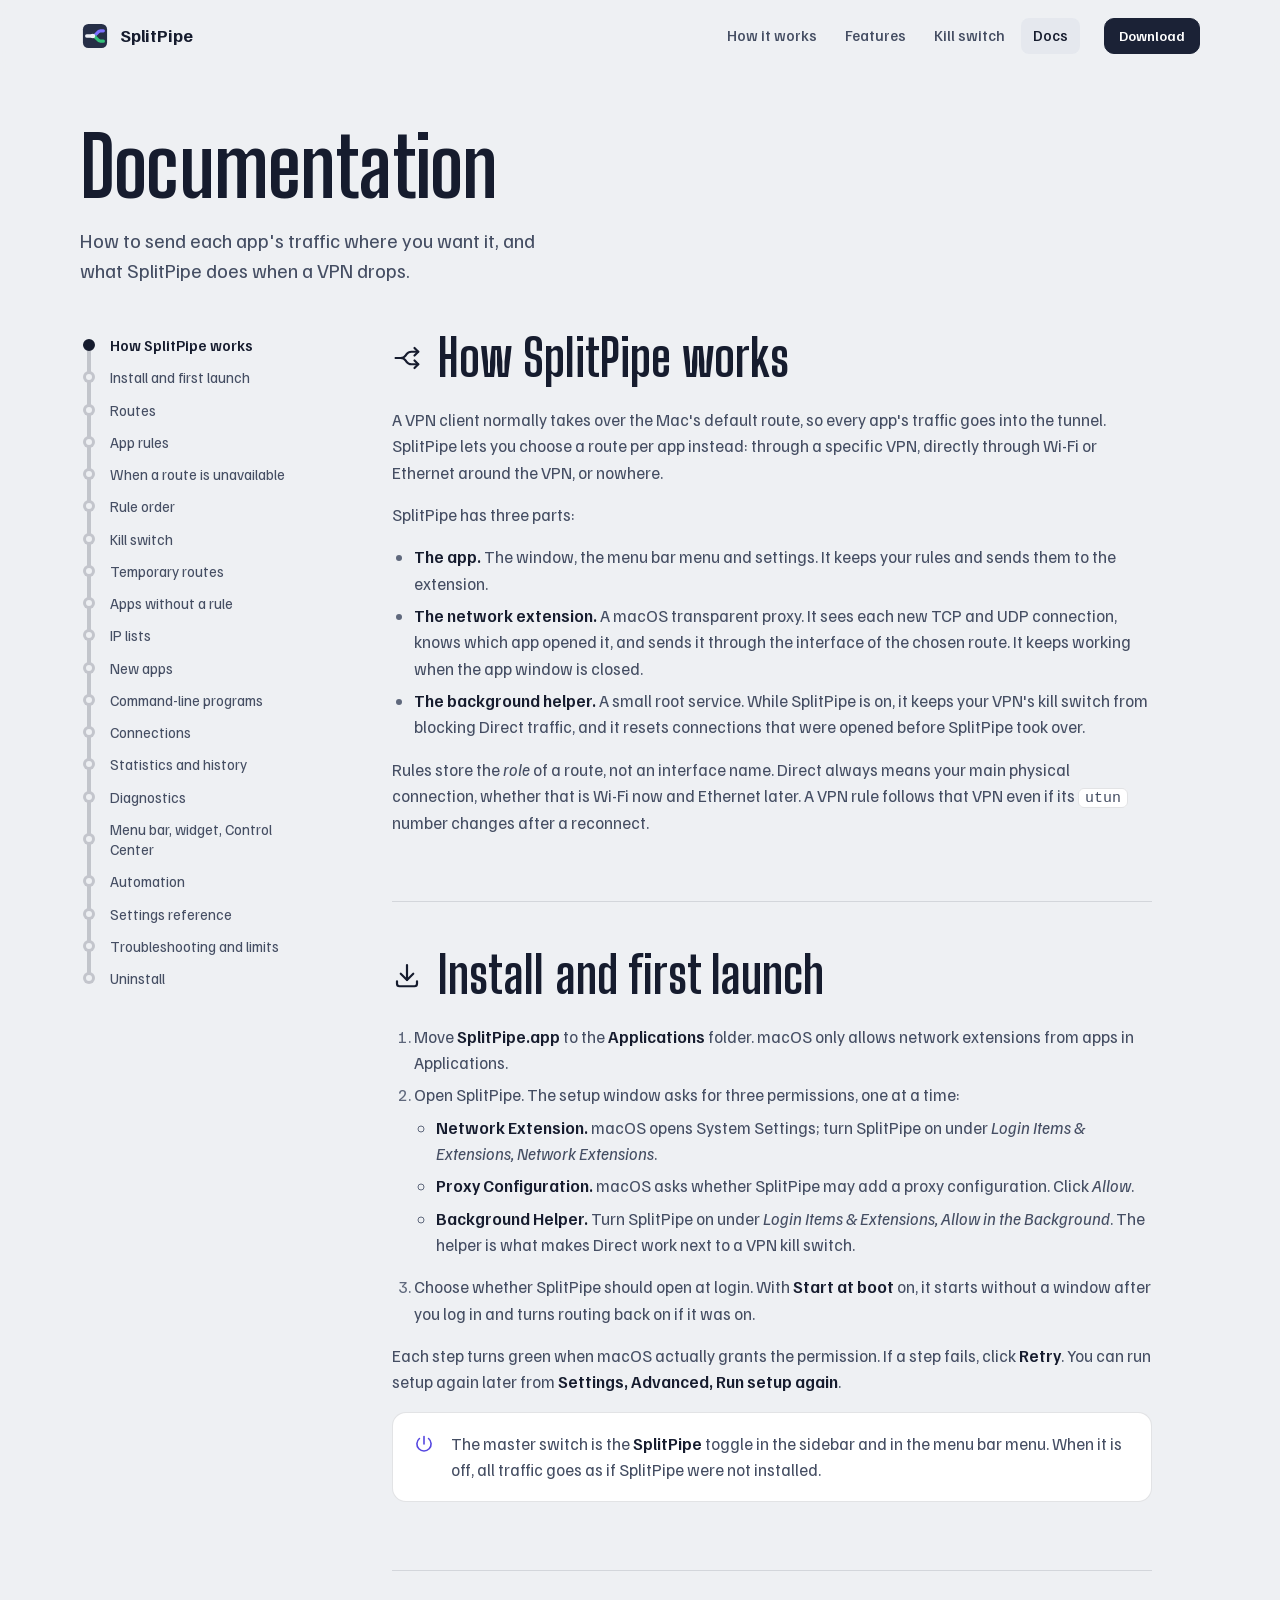
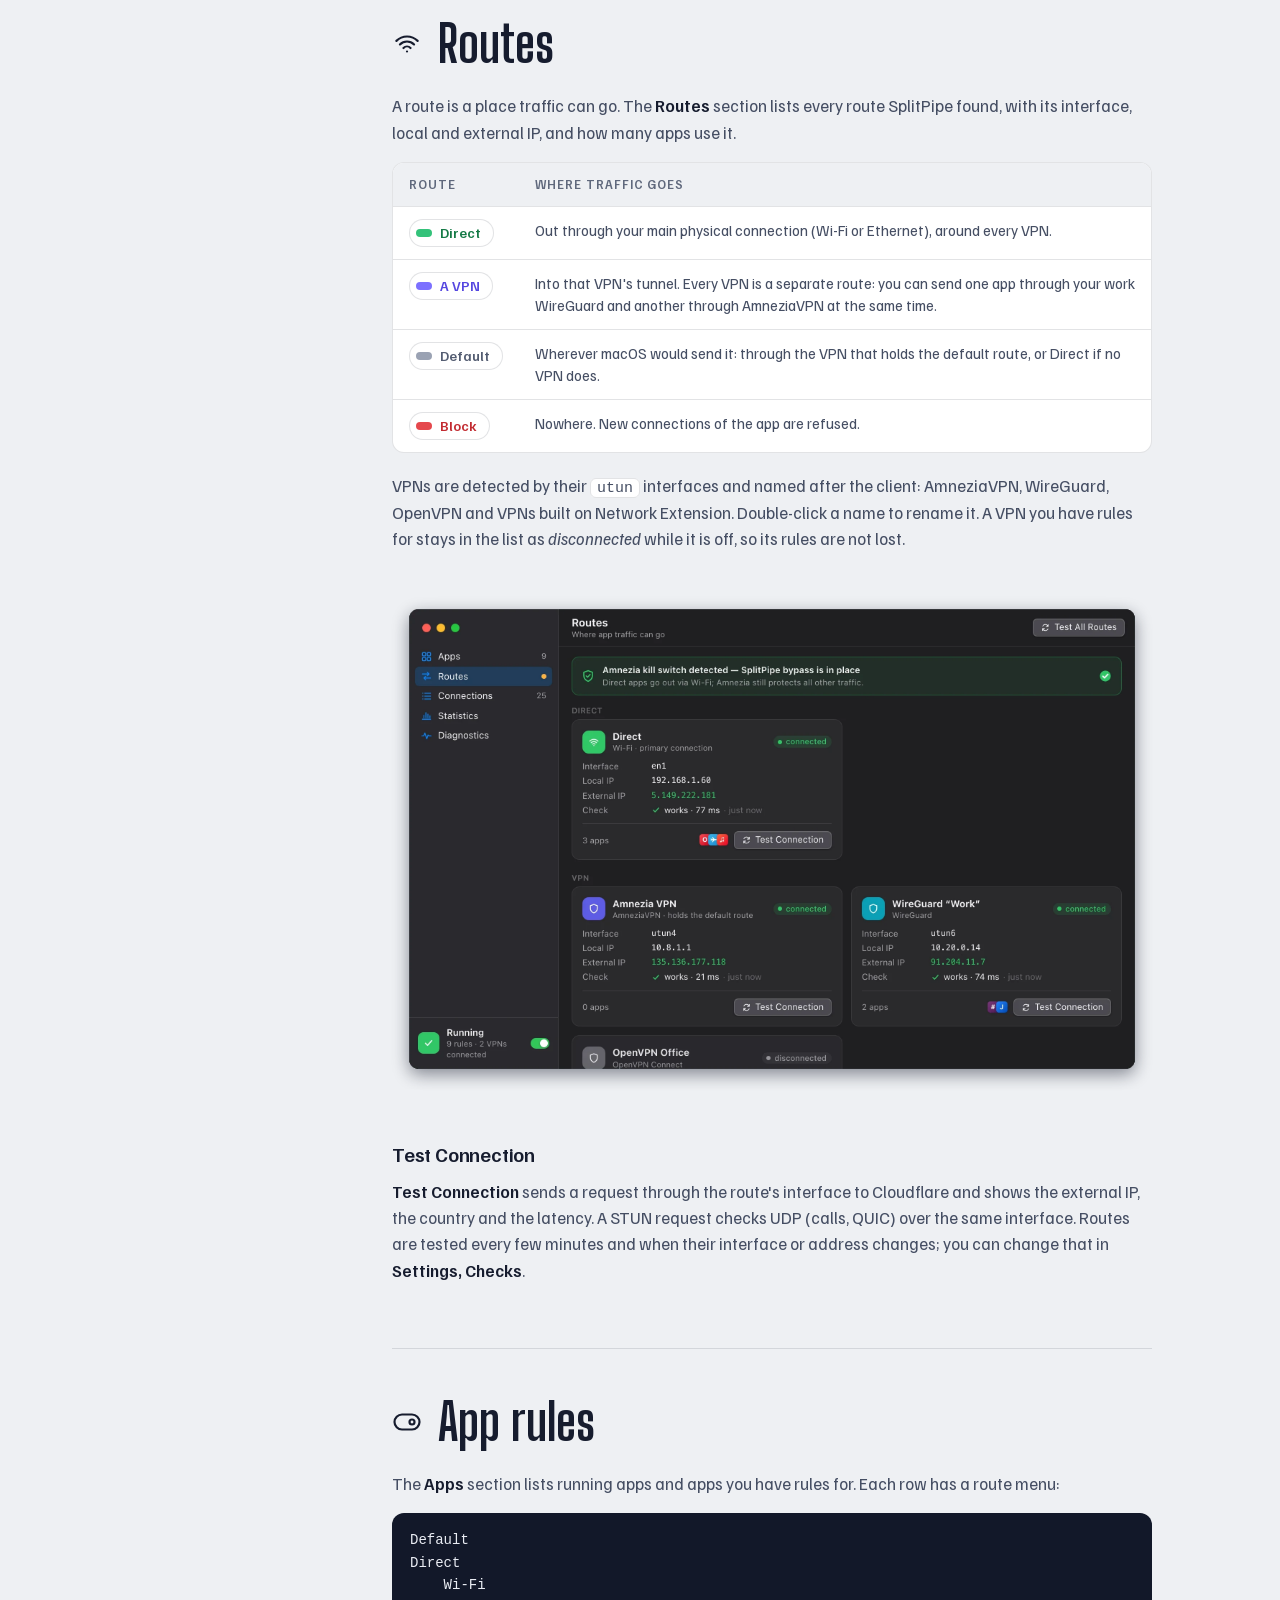
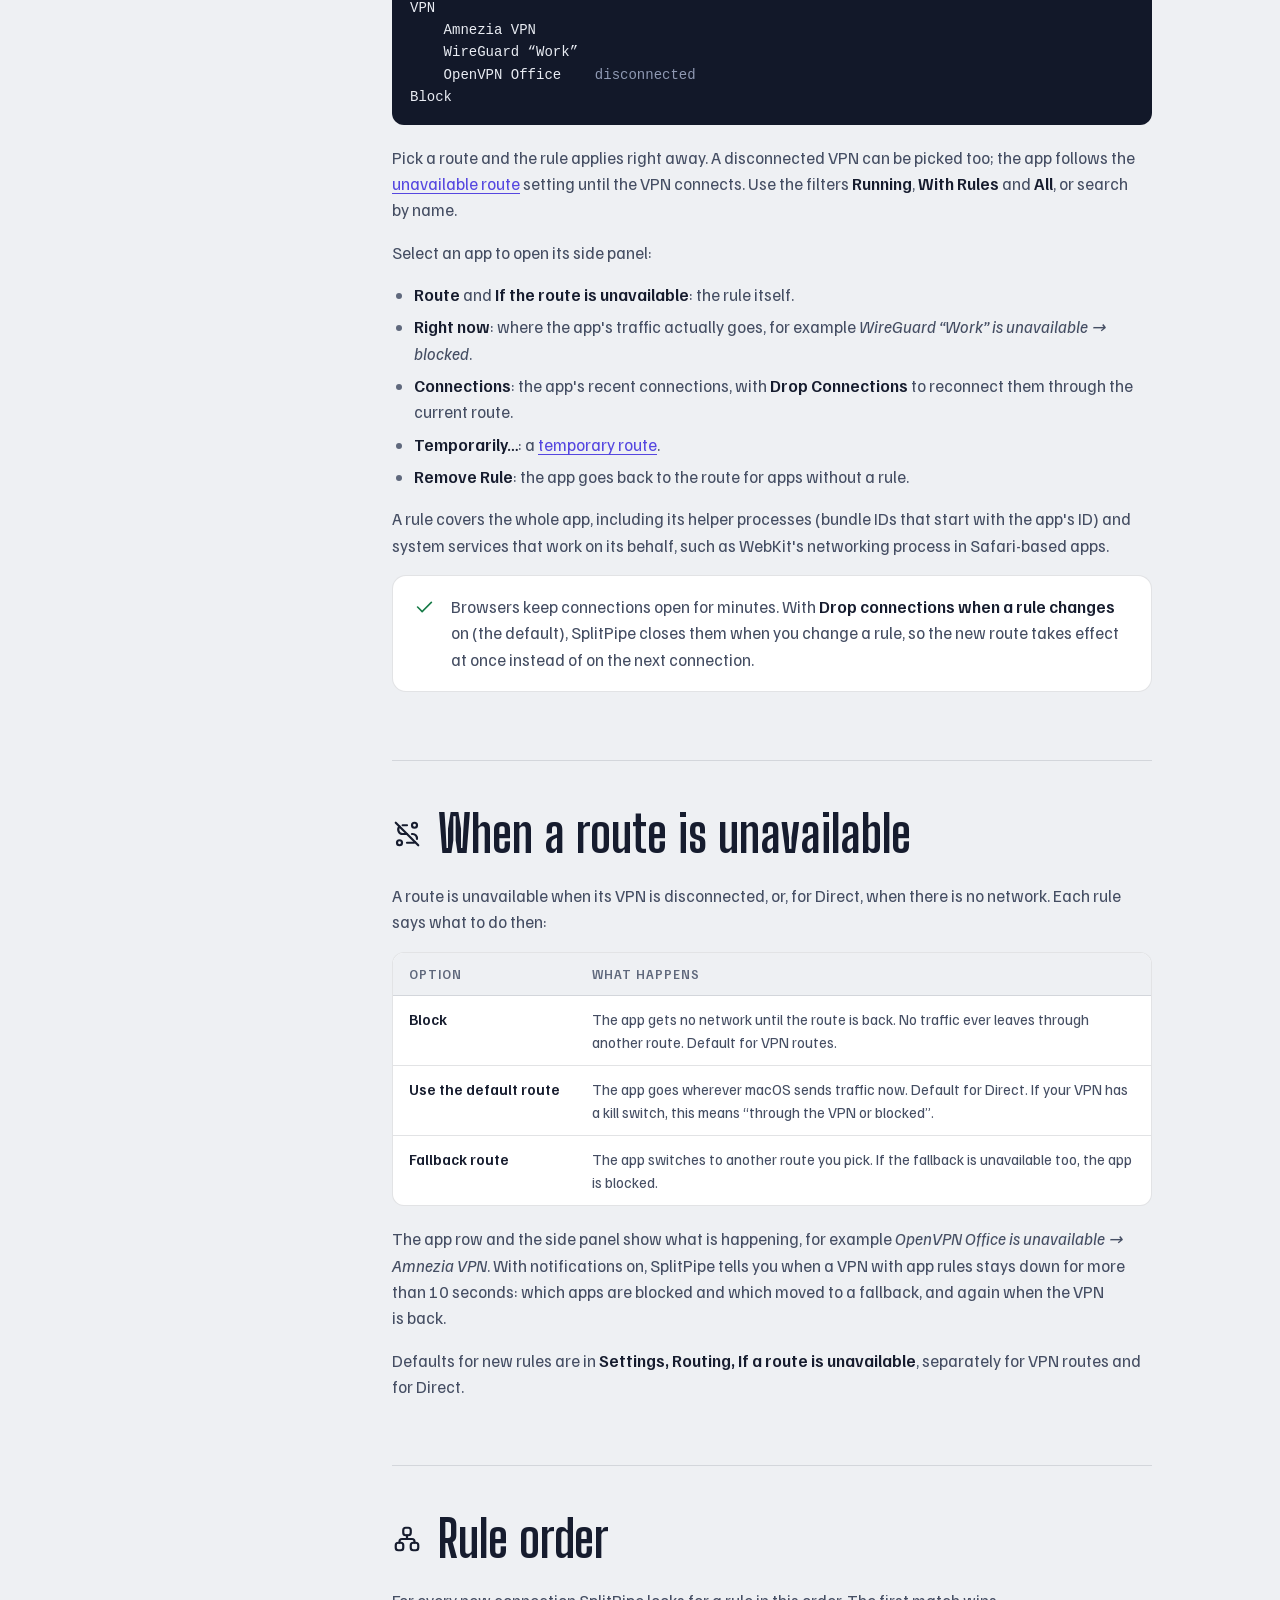
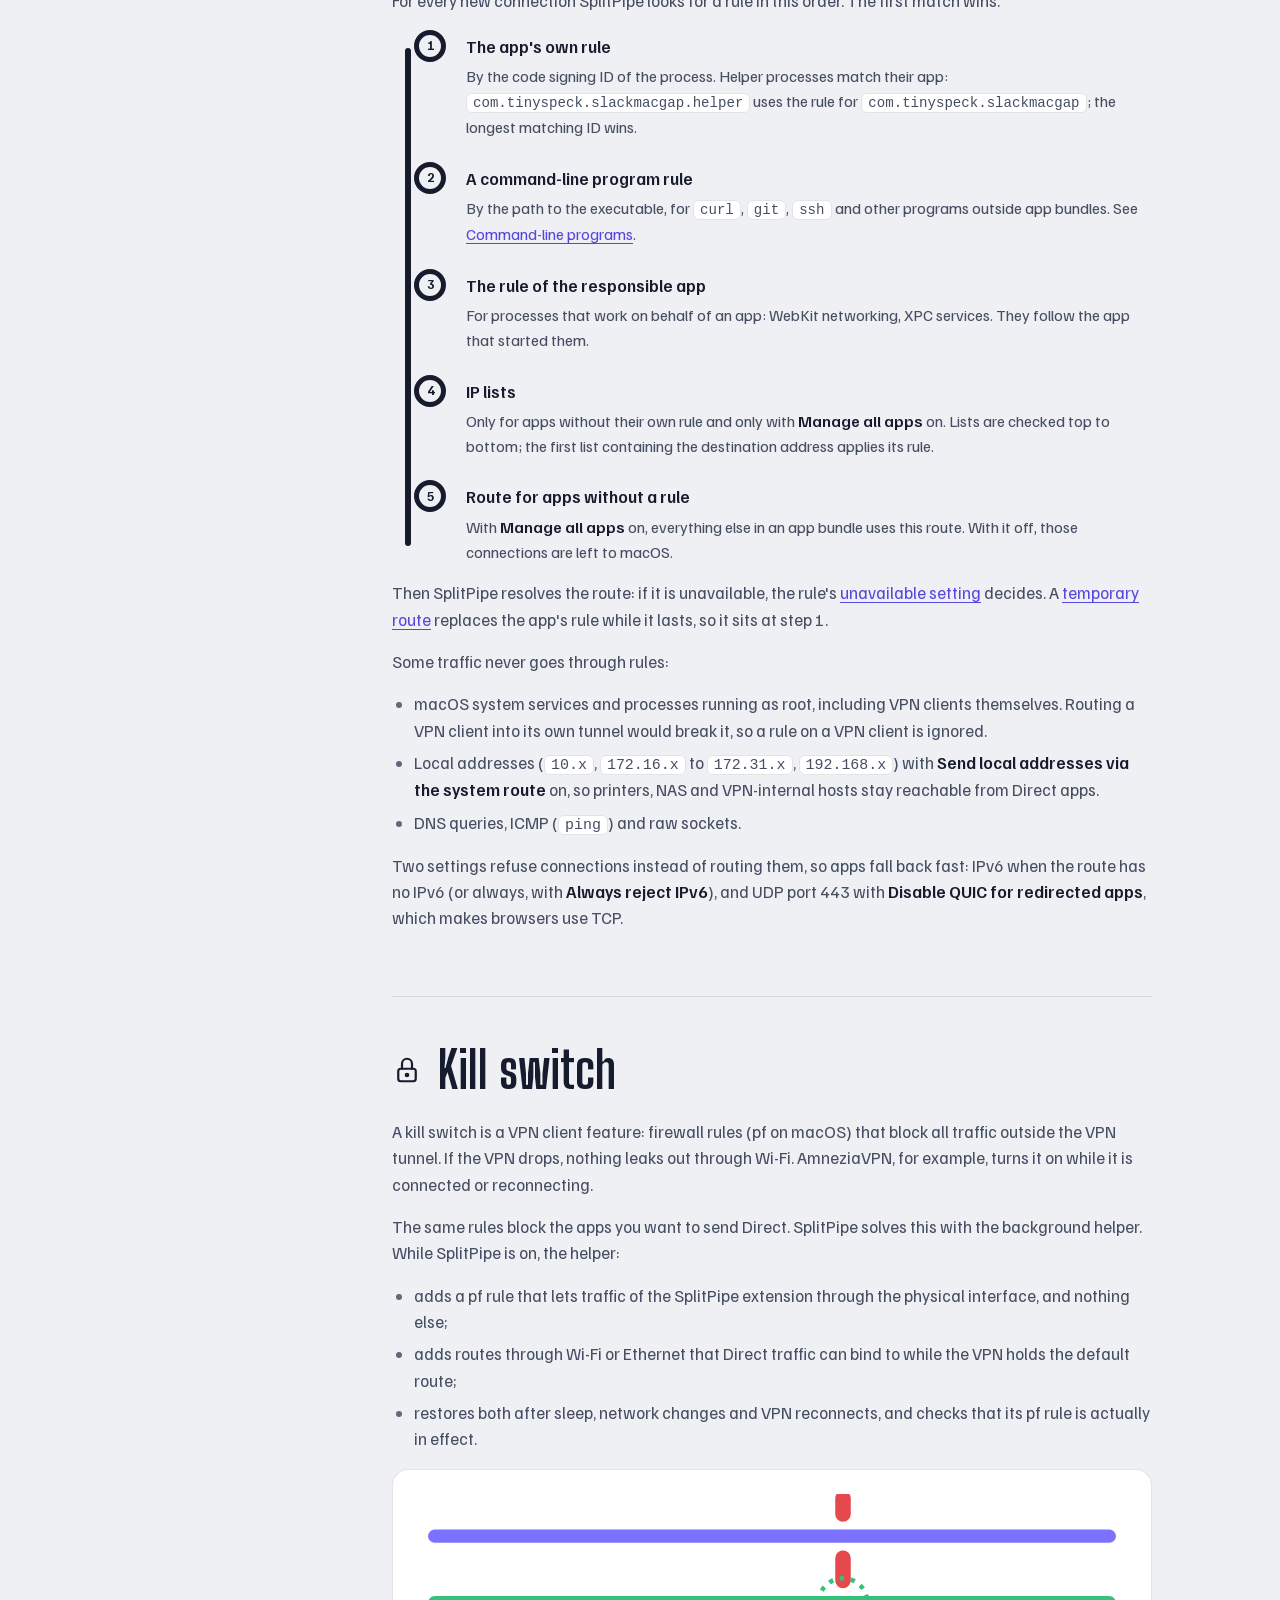
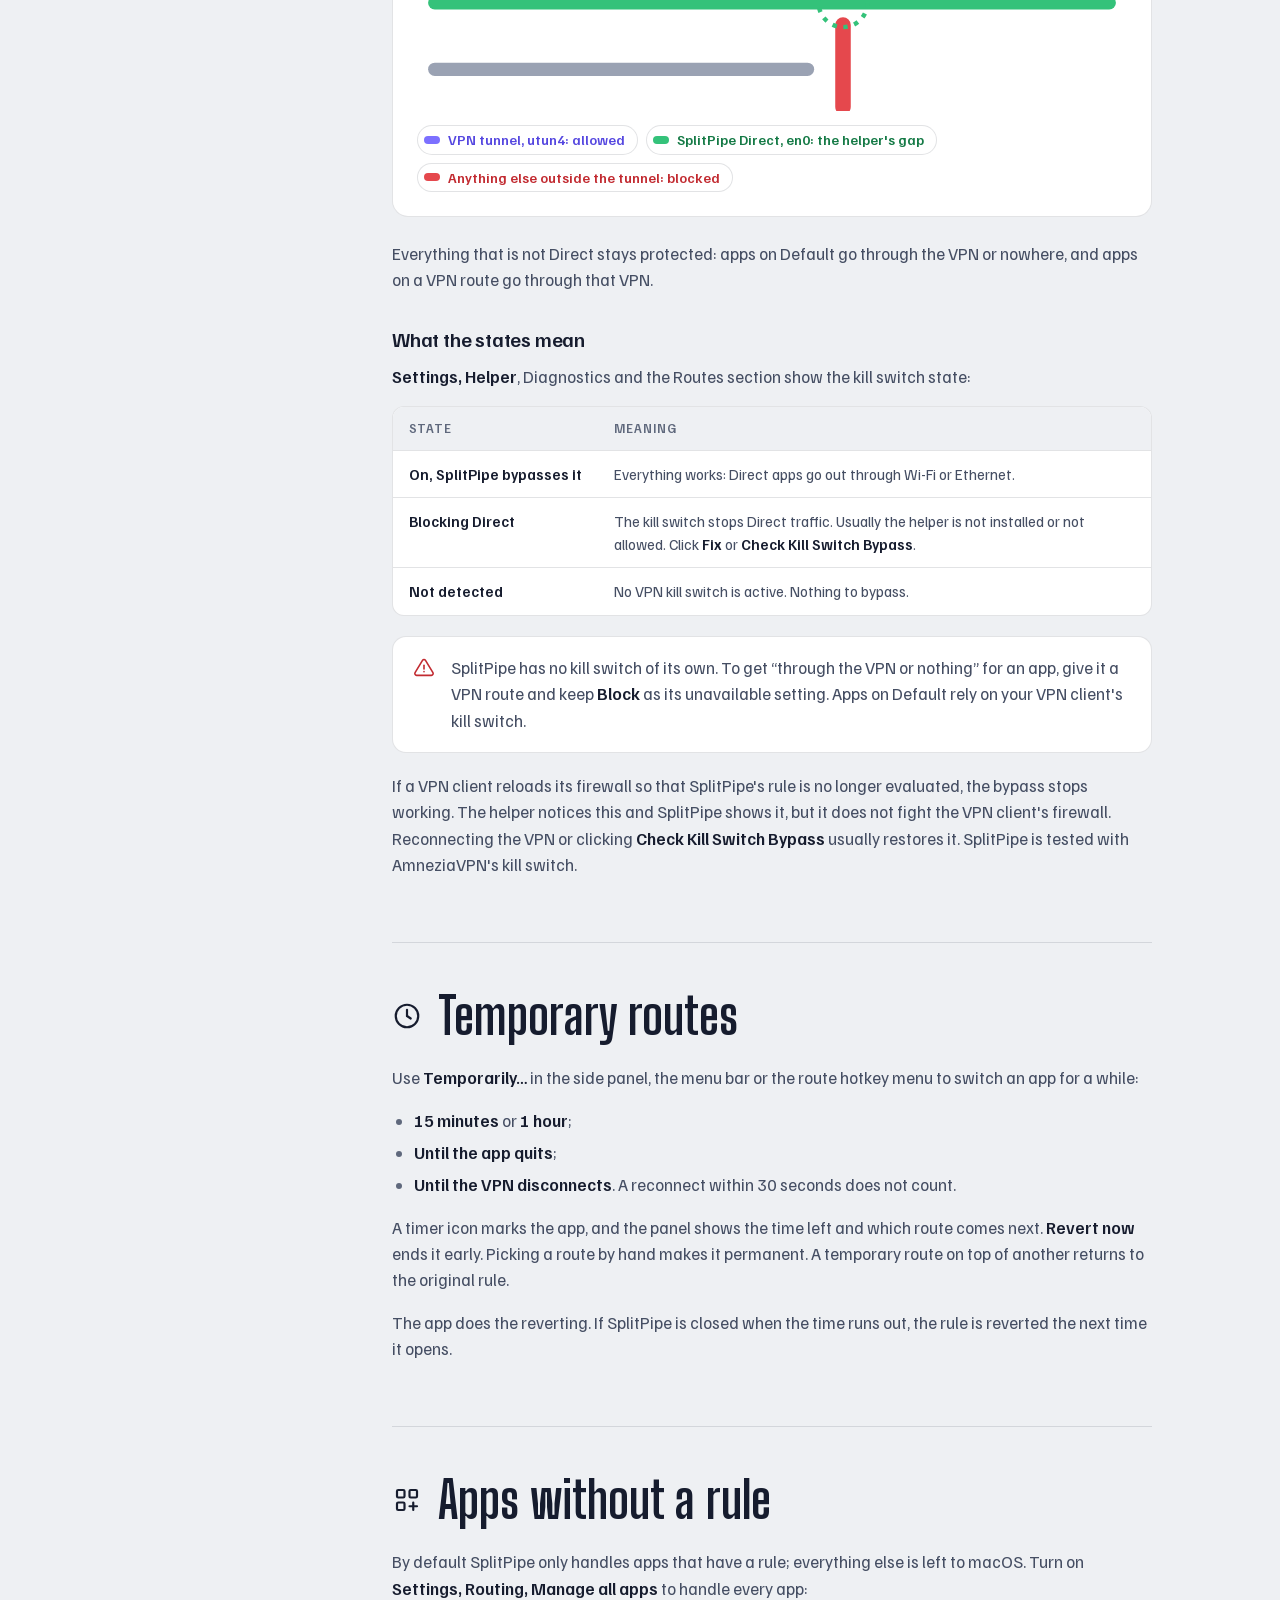
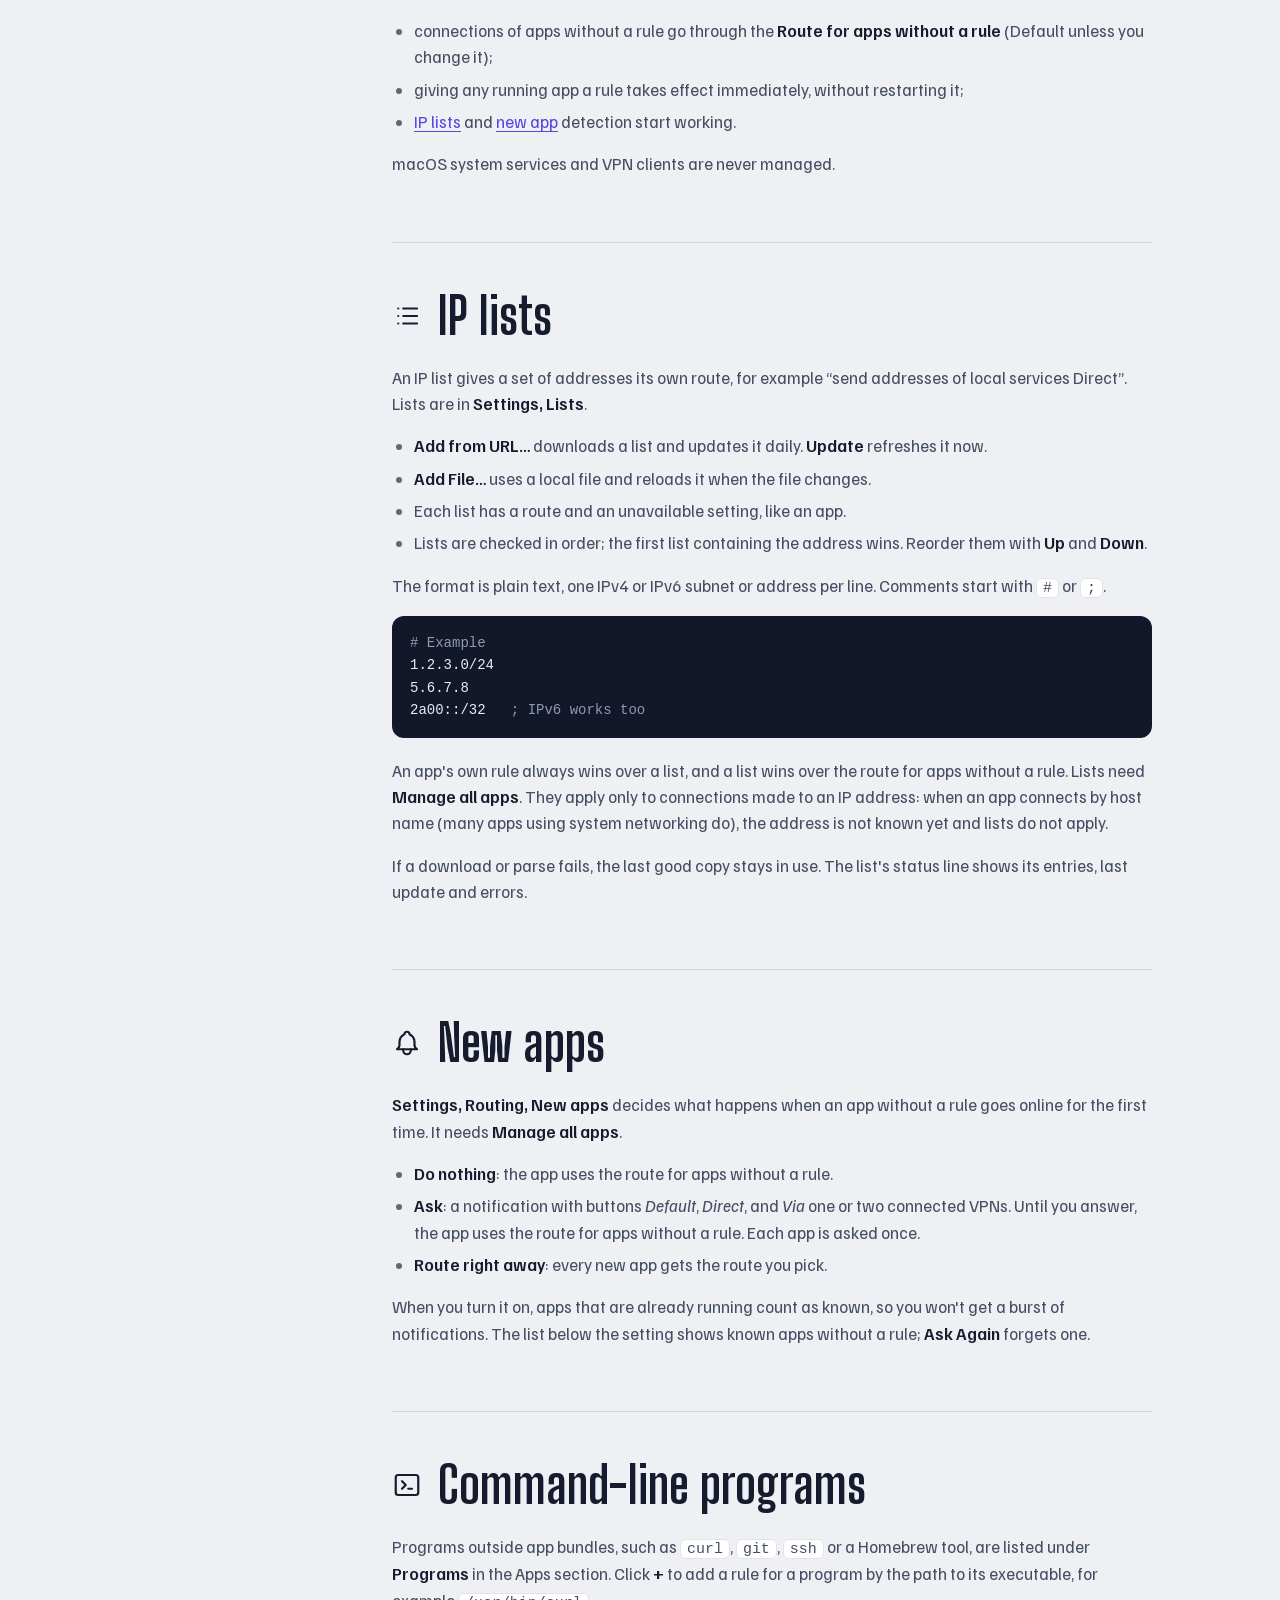
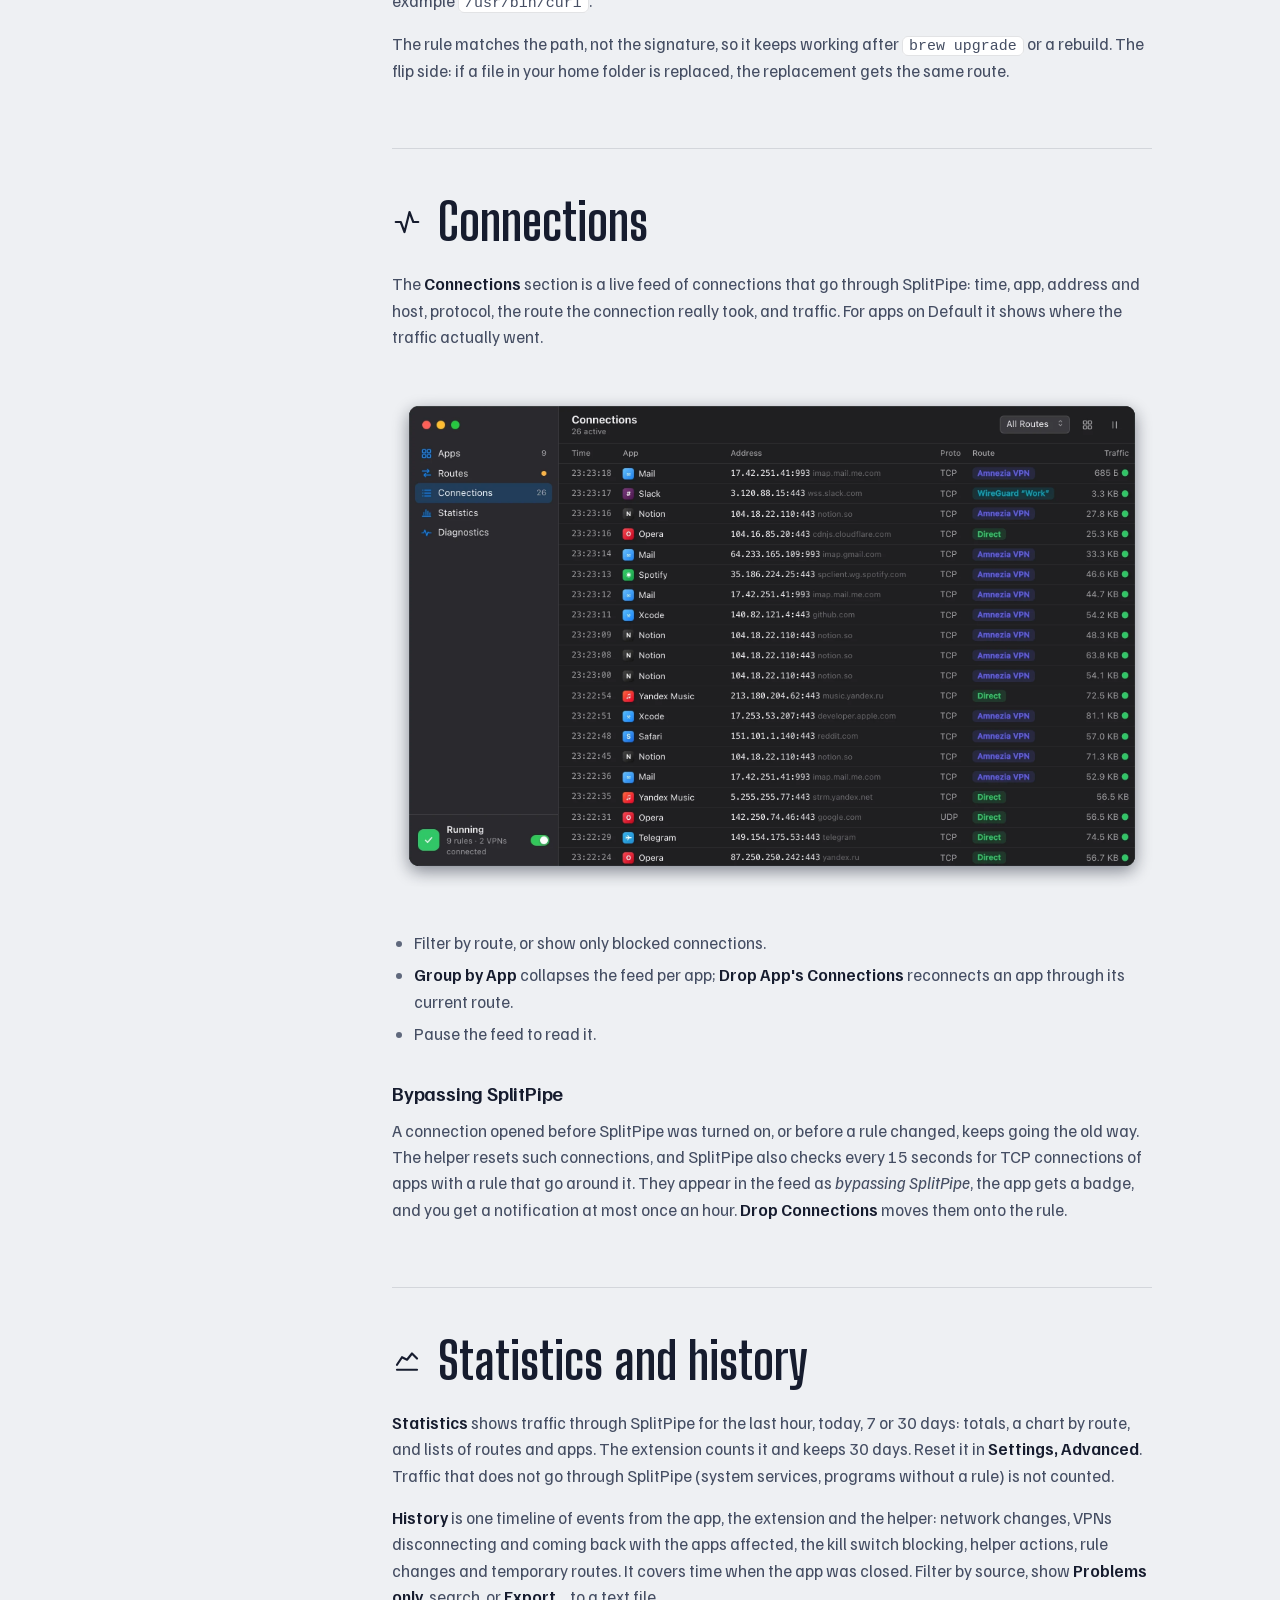
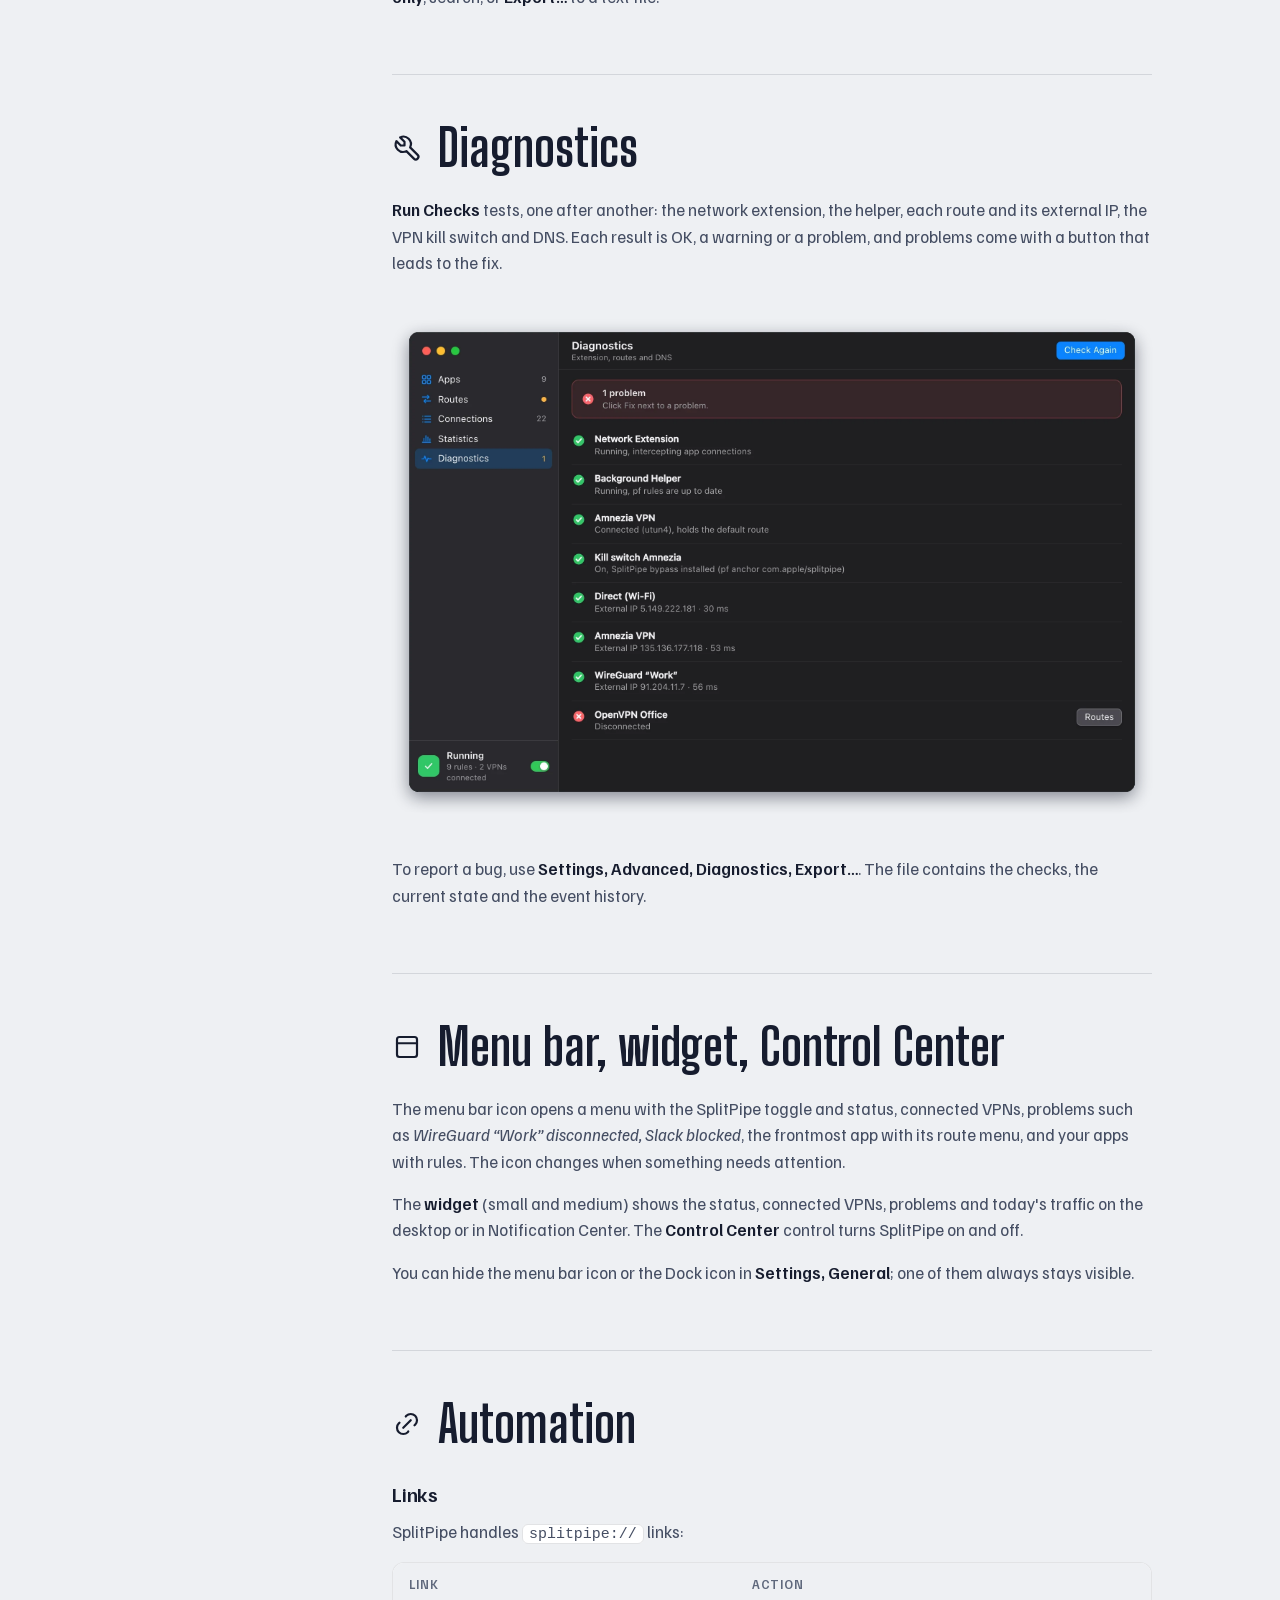
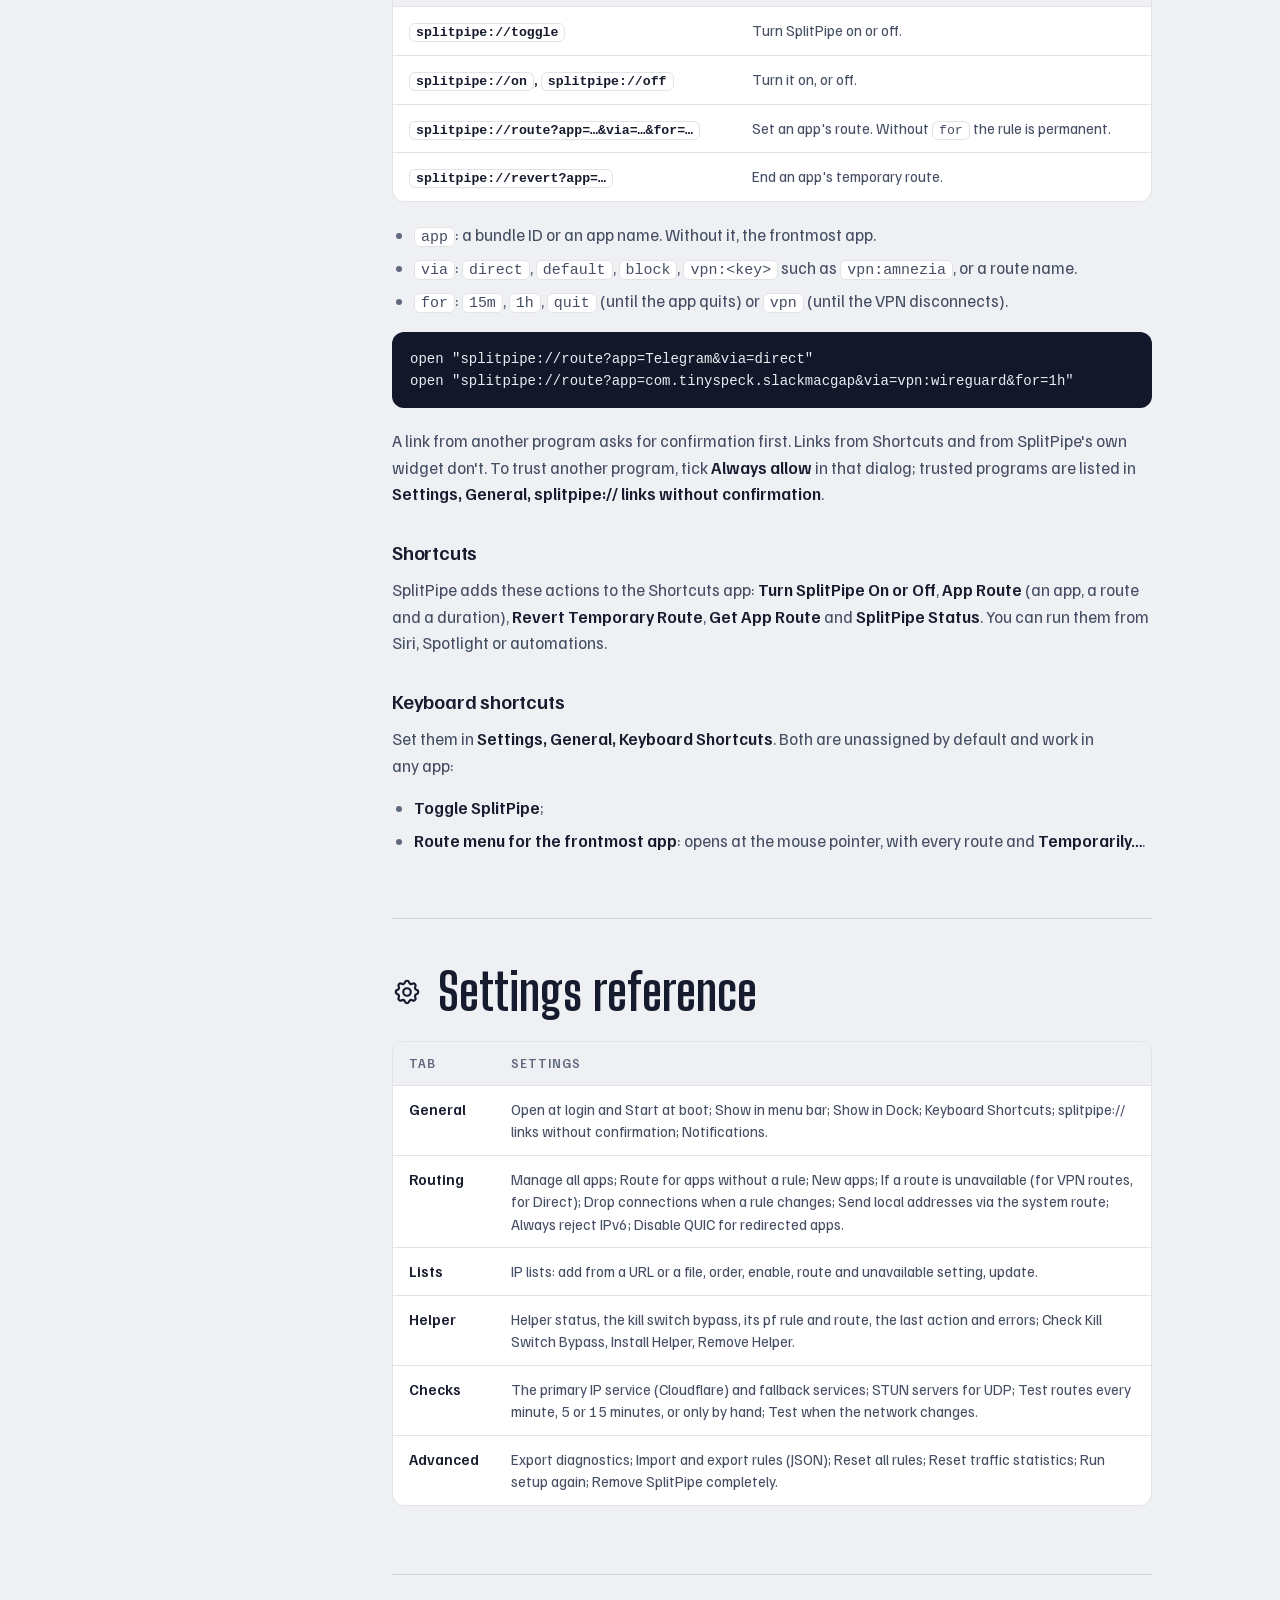
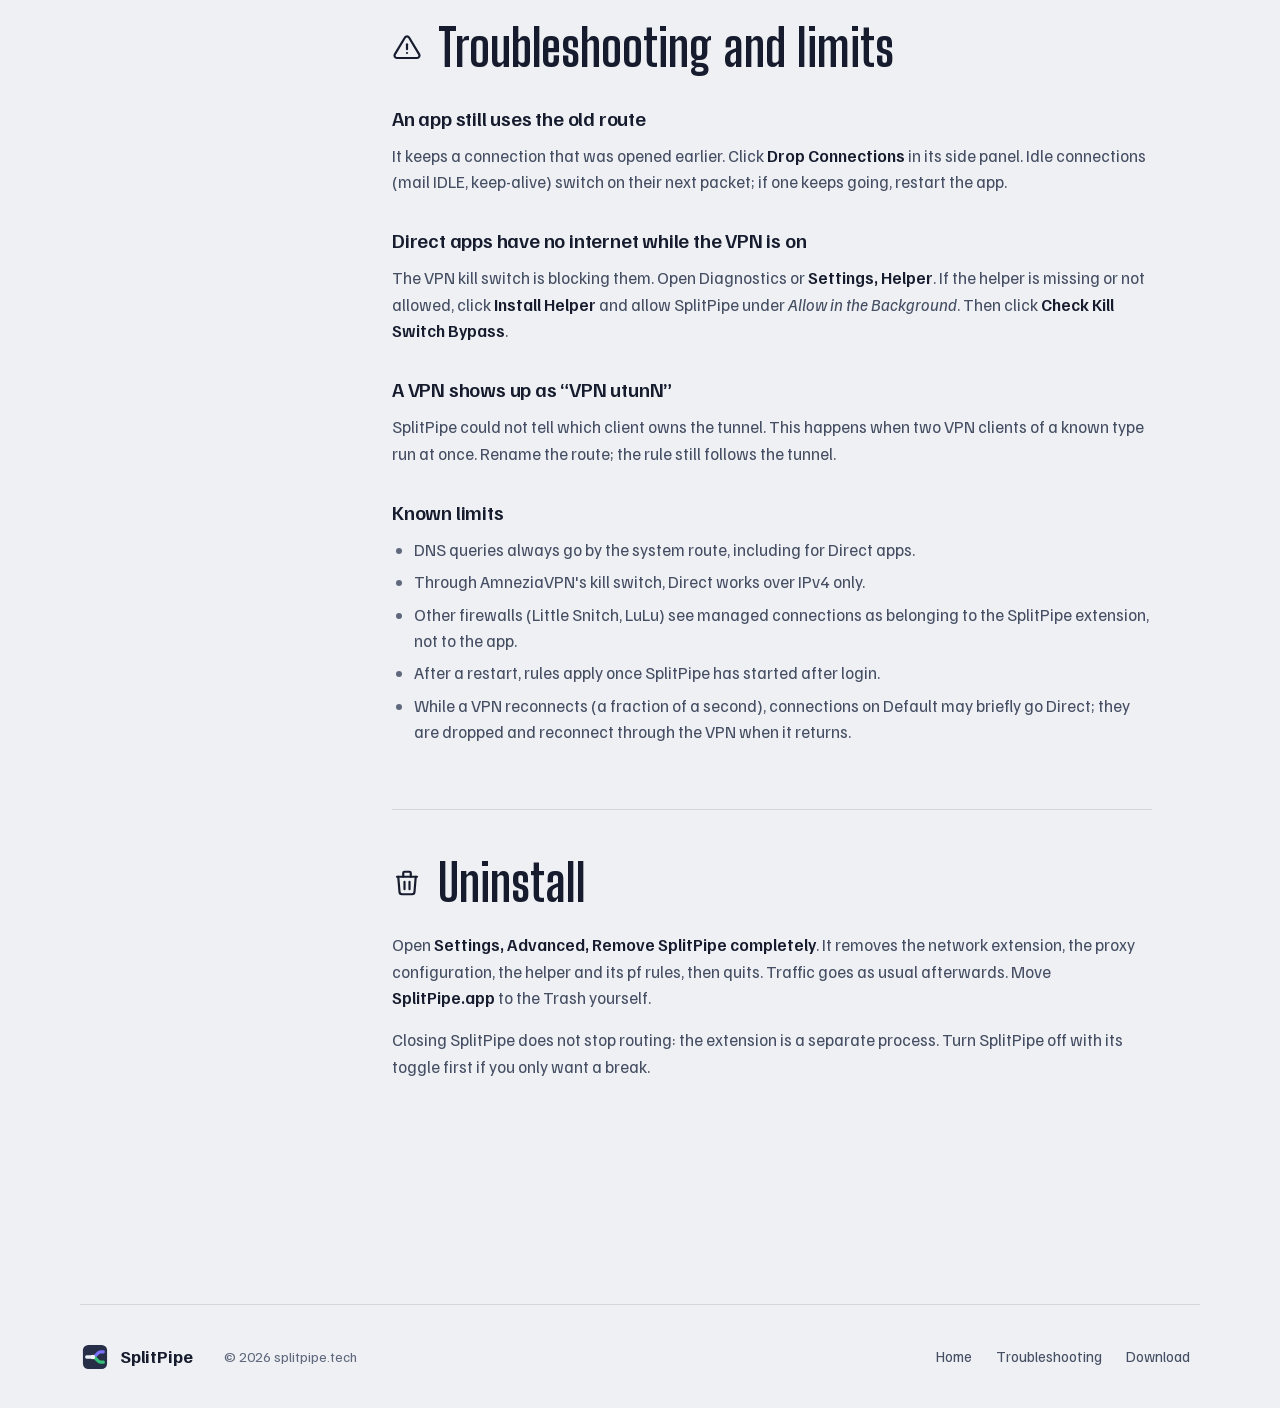
==== site/docs.html @ aa74857c "Add splitpipe.tech site with own Blender renders - Replace Craftwork assets with OFL fonts, Tabler i" ====
<!doctype html>
<html lang="en">
<head>
<meta charset="utf-8">
<meta name="viewport" content="width=device-width, initial-scale=1">
<title>SplitPipe documentation</title>
<meta name="description" content="How to use SplitPipe: routes, app rules, what happens when a route is unavailable, rule order, the VPN kill switch, temporary routes, IP lists, automation, troubleshooting and uninstall.">
<meta name="theme-color" content="#eef0f3">
<link rel="canonical" href="https://splitpipe.tech/docs.html">
<link rel="icon" href="assets/icon.svg" type="image/svg+xml">
<link rel="apple-touch-icon" href="assets/apple-touch-icon.png">
<link rel="preload" href="assets/fonts/BigShouldersDisplay-latin.woff2" as="font" type="font/woff2" crossorigin>
<link rel="preload" href="assets/fonts/FamiljenGrotesk-latin.woff2" as="font" type="font/woff2" crossorigin>
<link rel="stylesheet" href="assets/site.css?v=2">
</head>
<body>
<a class="skip" href="#doc">Skip to content</a>

<header class="top">
  <div class="wrap">
    <a class="brand" href="./" aria-label="SplitPipe home"><img src="assets/icon.svg" alt="" width="30" height="30"><span>SplitPipe</span></a>
    <nav class="nav" aria-label="Main">
      <a href="./#how">How it works</a>
      <a href="./#features">Features</a>
      <a href="./#kill-switch">Kill switch</a>
      <a href="docs.html" aria-current="page">Docs</a>
    </nav>
    <a class="btn sm primary dl" href="./#install">Download</a>
  </div>
</header>

<div class="wrap">
  <header class="docs-hero">
    <h1 class="display">Documentation</h1>
    <p class="lead">How to send each app's traffic where you want it, and what SplitPipe does when a VPN drops.</p>
  </header>

  <div class="docs">
    <nav class="toc" aria-label="Contents" data-toc>
      <ol>
        <li><a href="#overview">How SplitPipe works</a></li>
        <li><a href="#install">Install and first launch</a></li>
        <li><a href="#routes">Routes</a></li>
        <li><a href="#rules">App rules</a></li>
        <li><a href="#unavailable">When a route is unavailable</a></li>
        <li><a href="#order">Rule order</a></li>
        <li><a href="#kill-switch">Kill switch</a></li>
        <li><a href="#temporary">Temporary routes</a></li>
        <li><a href="#all-apps">Apps without a rule</a></li>
        <li><a href="#ip-lists">IP lists</a></li>
        <li><a href="#new-apps">New apps</a></li>
        <li><a href="#programs">Command-line programs</a></li>
        <li><a href="#connections">Connections</a></li>
        <li><a href="#stats">Statistics and history</a></li>
        <li><a href="#diagnostics">Diagnostics</a></li>
        <li><a href="#menubar">Menu bar, widget, Control Center</a></li>
        <li><a href="#automation">Automation</a></li>
        <li><a href="#settings">Settings reference</a></li>
        <li><a href="#troubleshooting">Troubleshooting and limits</a></li>
        <li><a href="#uninstall">Uninstall</a></li>
      </ol>
    </nav>

    <main class="doc" id="doc">
      <details class="toc-mobile">
        <summary>Contents<svg class="icon" aria-hidden="true"><use href="assets/icons/sprite.svg#i-arrow"/></svg></summary>
        <ol>
          <li><a href="#overview">How SplitPipe works</a></li>
          <li><a href="#install">Install and first launch</a></li>
          <li><a href="#routes">Routes</a></li>
          <li><a href="#rules">App rules</a></li>
          <li><a href="#unavailable">When a route is unavailable</a></li>
          <li><a href="#order">Rule order</a></li>
          <li><a href="#kill-switch">Kill switch</a></li>
          <li><a href="#temporary">Temporary routes</a></li>
          <li><a href="#all-apps">Apps without a rule</a></li>
          <li><a href="#ip-lists">IP lists</a></li>
          <li><a href="#new-apps">New apps</a></li>
          <li><a href="#programs">Command-line programs</a></li>
          <li><a href="#connections">Connections</a></li>
          <li><a href="#stats">Statistics and history</a></li>
          <li><a href="#diagnostics">Diagnostics</a></li>
          <li><a href="#menubar">Menu bar, widget, Control Center</a></li>
          <li><a href="#automation">Automation</a></li>
          <li><a href="#settings">Settings reference</a></li>
          <li><a href="#troubleshooting">Troubleshooting and limits</a></li>
          <li><a href="#uninstall">Uninstall</a></li>
        </ol>
      </details>

      <section id="overview" aria-labelledby="overview-h">
        <h2 id="overview-h"><svg class="icon" aria-hidden="true"><use href="assets/icons/sprite.svg#i-route"/></svg>How SplitPipe works</h2>
        <p>A VPN client normally takes over the Mac's default route, so every app's traffic goes into the tunnel. SplitPipe lets you choose a route per app instead: through a specific VPN, directly through Wi-Fi or Ethernet around the VPN, or nowhere.</p>
        <p>SplitPipe has three parts:</p>
        <ul>
          <li><b>The app.</b> The window, the menu bar menu and settings. It keeps your rules and sends them to the extension.</li>
          <li><b>The network extension.</b> A macOS transparent proxy. It sees each new TCP and UDP connection, knows which app opened it, and sends it through the interface of the chosen route. It keeps working when the app window is closed.</li>
          <li><b>The background helper.</b> A small root service. While SplitPipe is on, it keeps your VPN's kill switch from blocking Direct traffic, and it resets connections that were opened before SplitPipe took over.</li>
        </ul>
        <p>Rules store the <em>role</em> of a route, not an interface name. Direct always means your main physical connection, whether that is Wi-Fi now and Ethernet later. A VPN rule follows that VPN even if its <code>utun</code> number changes after a reconnect.</p>
      </section>

      <section id="install" aria-labelledby="install-h">
        <h2 id="install-h"><svg class="icon" aria-hidden="true"><use href="assets/icons/sprite.svg#i-download"/></svg>Install and first launch</h2>
        <ol>
          <li>Move <b>SplitPipe.app</b> to the <b>Applications</b> folder. macOS only allows network extensions from apps in Applications.</li>
          <li>Open SplitPipe. The setup window asks for three permissions, one at a time:
            <ul>
              <li><b>Network Extension.</b> macOS opens System Settings; turn SplitPipe on under <i>Login Items &amp; Extensions, Network Extensions</i>.</li>
              <li><b>Proxy Configuration.</b> macOS asks whether SplitPipe may add a proxy configuration. Click <i>Allow</i>.</li>
              <li><b>Background Helper.</b> Turn SplitPipe on under <i>Login Items &amp; Extensions, Allow in the Background</i>. The helper is what makes Direct work next to a VPN kill switch.</li>
            </ul>
          </li>
          <li>Choose whether SplitPipe should open at login. With <b>Start at boot</b> on, it starts without a window after you log in and turns routing back on if it was on.</li>
        </ol>
        <p>Each step turns green when macOS actually grants the permission. If a step fails, click <b>Retry</b>. You can run setup again later from <b>Settings, Advanced, Run setup again</b>.</p>
        <div class="note vpn"><svg class="icon" aria-hidden="true"><use href="assets/icons/sprite.svg#i-power"/></svg><p>The master switch is the <b>SplitPipe</b> toggle in the sidebar and in the menu bar menu. When it is off, all traffic goes as if SplitPipe were not installed.</p></div>
      </section>

      <section id="routes" aria-labelledby="routes-h">
        <h2 id="routes-h"><svg class="icon" aria-hidden="true"><use href="assets/icons/sprite.svg#i-signal"/></svg>Routes</h2>
        <p>A route is a place traffic can go. The <b>Routes</b> section lists every route SplitPipe found, with its interface, local and external IP, and how many apps use it.</p>
        <div class="table-scroll">
          <table>
            <thead><tr><th scope="col">Route</th><th scope="col">Where traffic goes</th></tr></thead>
            <tbody>
              <tr><td><span class="chip direct">Direct</span></td><td>Out through your main physical connection (Wi-Fi or Ethernet), around every VPN.</td></tr>
              <tr><td><span class="chip vpn">A VPN</span></td><td>Into that VPN's tunnel. Every VPN is a separate route: you can send one app through your work WireGuard and another through AmneziaVPN at the same time.</td></tr>
              <tr><td><span class="chip">Default</span></td><td>Wherever macOS would send it: through the VPN that holds the default route, or Direct if no VPN does.</td></tr>
              <tr><td><span class="chip block">Block</span></td><td>Nowhere. New connections of the app are refused.</td></tr>
            </tbody>
          </table>
        </div>
        <p>VPNs are detected by their <code>utun</code> interfaces and named after the client: AmneziaVPN, WireGuard, OpenVPN and VPNs built on Network Extension. Double-click a name to rename it. A VPN you have rules for stays in the list as <i>disconnected</i> while it is off, so its rules are not lost.</p>
        <figure class="shot-inline"><img src="assets/shots/routes.webp" width="2244" height="1504" loading="lazy" alt="The Routes section: Wi-Fi and each VPN with its interface, local and external IP, and the apps that use it."></figure>
        <h3>Test Connection</h3>
        <p><b>Test Connection</b> sends a request through the route's interface to Cloudflare and shows the external IP, the country and the latency. A STUN request checks UDP (calls, QUIC) over the same interface. Routes are tested every few minutes and when their interface or address changes; you can change that in <b>Settings, Checks</b>.</p>
      </section>

      <section id="rules" aria-labelledby="rules-h">
        <h2 id="rules-h"><svg class="icon" aria-hidden="true"><use href="assets/icons/sprite.svg#i-toggles"/></svg>App rules</h2>
        <p>The <b>Apps</b> section lists running apps and apps you have rules for. Each row has a route menu:</p>
        <pre><code>Default
Direct
    Wi-Fi
VPN
    Amnezia VPN
    WireGuard “Work”
    OpenVPN Office    <span class="c">disconnected</span>
Block</code></pre>
        <p>Pick a route and the rule applies right away. A disconnected VPN can be picked too; the app follows the <a href="#unavailable">unavailable route</a> setting until the VPN connects. Use the filters <b>Running</b>, <b>With Rules</b> and <b>All</b>, or search by name.</p>
        <p>Select an app to open its side panel:</p>
        <ul>
          <li><b>Route</b> and <b>If the route is unavailable</b>: the rule itself.</li>
          <li><b>Right now</b>: where the app's traffic actually goes, for example <i>WireGuard “Work” is unavailable → blocked</i>.</li>
          <li><b>Connections</b>: the app's recent connections, with <b>Drop Connections</b> to reconnect them through the current route.</li>
          <li><b>Temporarily…</b>: a <a href="#temporary">temporary route</a>.</li>
          <li><b>Remove Rule</b>: the app goes back to the route for apps without a rule.</li>
        </ul>
        <p>A rule covers the whole app, including its helper processes (bundle IDs that start with the app's ID) and system services that work on its behalf, such as WebKit's networking process in Safari-based apps.</p>
        <div class="note direct"><svg class="icon" aria-hidden="true"><use href="assets/icons/sprite.svg#i-check"/></svg><p>Browsers keep connections open for minutes. With <b>Drop connections when a rule changes</b> on (the default), SplitPipe closes them when you change a rule, so the new route takes effect at once instead of on the next connection.</p></div>
      </section>

      <section id="unavailable" aria-labelledby="unavailable-h">
        <h2 id="unavailable-h"><svg class="icon" aria-hidden="true"><use href="assets/icons/sprite.svg#i-fallback"/></svg>When a route is unavailable</h2>
        <p>A route is unavailable when its VPN is disconnected, or, for Direct, when there is no network. Each rule says what to do then:</p>
        <div class="table-scroll">
          <table>
            <thead><tr><th scope="col">Option</th><th scope="col">What happens</th></tr></thead>
            <tbody>
              <tr><td>Block</td><td>The app gets no network until the route is back. No traffic ever leaves through another route. Default for VPN routes.</td></tr>
              <tr><td>Use the default route</td><td>The app goes wherever macOS sends traffic now. Default for Direct. If your VPN has a kill switch, this means “through the VPN or blocked”.</td></tr>
              <tr><td>Fallback route</td><td>The app switches to another route you pick. If the fallback is unavailable too, the app is blocked.</td></tr>
            </tbody>
          </table>
        </div>
        <p>The app row and the side panel show what is happening, for example <i>OpenVPN Office is unavailable → Amnezia VPN</i>. With notifications on, SplitPipe tells you when a VPN with app rules stays down for more than 10 seconds: which apps are blocked and which moved to a fallback, and again when the VPN is back.</p>
        <p>Defaults for new rules are in <b>Settings, Routing, If a route is unavailable</b>, separately for VPN routes and for Direct.</p>
      </section>

      <section id="order" aria-labelledby="order-h">
        <h2 id="order-h"><svg class="icon" aria-hidden="true"><use href="assets/icons/sprite.svg#i-flow"/></svg>Rule order</h2>
        <p>For every new connection SplitPipe looks for a rule in this order. The first match wins.</p>
        <ol class="pipeline">
          <li><b>The app's own rule</b><span>By the code signing ID of the process. Helper processes match their app: <code>com.tinyspeck.slackmacgap.helper</code> uses the rule for <code>com.tinyspeck.slackmacgap</code>; the longest matching ID wins.</span></li>
          <li><b>A command-line program rule</b><span>By the path to the executable, for <code>curl</code>, <code>git</code>, <code>ssh</code> and other programs outside app bundles. See <a href="#programs">Command-line programs</a>.</span></li>
          <li><b>The rule of the responsible app</b><span>For processes that work on behalf of an app: WebKit networking, XPC services. They follow the app that started them.</span></li>
          <li><b>IP lists</b><span>Only for apps without their own rule and only with <b>Manage all apps</b> on. Lists are checked top to bottom; the first list containing the destination address applies its rule.</span></li>
          <li><b>Route for apps without a rule</b><span>With <b>Manage all apps</b> on, everything else in an app bundle uses this route. With it off, those connections are left to macOS.</span></li>
        </ol>
        <p>Then SplitPipe resolves the route: if it is unavailable, the rule's <a href="#unavailable">unavailable setting</a> decides. A <a href="#temporary">temporary route</a> replaces the app's rule while it lasts, so it sits at step 1.</p>
        <p>Some traffic never goes through rules:</p>
        <ul>
          <li>macOS system services and processes running as root, including VPN clients themselves. Routing a VPN client into its own tunnel would break it, so a rule on a VPN client is ignored.</li>
          <li>Local addresses (<code>10.x</code>, <code>172.16.x</code> to <code>172.31.x</code>, <code>192.168.x</code>) with <b>Send local addresses via the system route</b> on, so printers, NAS and VPN-internal hosts stay reachable from Direct apps.</li>
          <li>DNS queries, ICMP (<code>ping</code>) and raw sockets.</li>
        </ul>
        <p>Two settings refuse connections instead of routing them, so apps fall back fast: IPv6 when the route has no IPv6 (or always, with <b>Always reject IPv6</b>), and UDP port 443 with <b>Disable QUIC for redirected apps</b>, which makes browsers use TCP.</p>
      </section>

      <section id="kill-switch" aria-labelledby="ks-h">
        <h2 id="ks-h"><svg class="icon" aria-hidden="true"><use href="assets/icons/sprite.svg#i-lock"/></svg>Kill switch</h2>
        <p>A kill switch is a VPN client feature: firewall rules (pf on macOS) that block all traffic outside the VPN tunnel. If the VPN drops, nothing leaks out through Wi-Fi. AmneziaVPN, for example, turns it on while it is connected or reconnecting.</p>
        <p>The same rules block the apps you want to send Direct. SplitPipe solves this with the background helper. While SplitPipe is on, the helper:</p>
        <ul>
          <li>adds a pf rule that lets traffic of the SplitPipe extension through the physical interface, and nothing else;</li>
          <li>adds routes through Wi-Fi or Ethernet that Direct traffic can bind to while the VPN holds the default route;</li>
          <li>restores both after sleep, network changes and VPN reconnects, and checks that its pf rule is actually in effect.</li>
        </ul>
        <figure class="figure">
          <svg viewBox="0 0 640 196" role="img" aria-label="The VPN tunnel and SplitPipe's Direct traffic pass the kill switch; other traffic outside the tunnel stops at it.">
            <path class="pipe vpn" stroke-width="12" d="M16 38 H624"/>
            <path class="pipe direct" stroke-width="12" d="M16 98 H624"/>
            <path class="pipe default" stroke-width="12" d="M16 158 H352"/>
            <path class="pipe block" stroke-width="14" stroke-linecap="butt" d="M384 4 V18 M384 58 V78 M384 118 V192"/>
            <circle cx="384" cy="98" r="22" fill="none" stroke="var(--direct)" stroke-width="4" stroke-dasharray="4 6"/>
          </svg>
          <figcaption>
            <span class="chips"><span class="chip vpn">VPN tunnel, utun4: allowed</span><span class="chip direct">SplitPipe Direct, en0: the helper's gap</span><span class="chip block">Anything else outside the tunnel: blocked</span></span>
          </figcaption>
        </figure>
        <p>Everything that is not Direct stays protected: apps on Default go through the VPN or nowhere, and apps on a VPN route go through that VPN.</p>
        <h3>What the states mean</h3>
        <p><b>Settings, Helper</b>, Diagnostics and the Routes section show the kill switch state:</p>
        <div class="table-scroll">
          <table>
            <thead><tr><th scope="col">State</th><th scope="col">Meaning</th></tr></thead>
            <tbody>
              <tr><td>On, SplitPipe bypasses it</td><td>Everything works: Direct apps go out through Wi-Fi or Ethernet.</td></tr>
              <tr><td>Blocking Direct</td><td>The kill switch stops Direct traffic. Usually the helper is not installed or not allowed. Click <b>Fix</b> or <b>Check Kill Switch Bypass</b>.</td></tr>
              <tr><td>Not detected</td><td>No VPN kill switch is active. Nothing to bypass.</td></tr>
            </tbody>
          </table>
        </div>
        <div class="note block"><svg class="icon" aria-hidden="true"><use href="assets/icons/sprite.svg#i-warning"/></svg><p>SplitPipe has no kill switch of its own. To get “through the VPN or nothing” for an app, give it a VPN route and keep <b>Block</b> as its unavailable setting. Apps on Default rely on your VPN client's kill switch.</p></div>
        <p>If a VPN client reloads its firewall so that SplitPipe's rule is no longer evaluated, the bypass stops working. The helper notices this and SplitPipe shows it, but it does not fight the VPN client's firewall. Reconnecting the VPN or clicking <b>Check Kill Switch Bypass</b> usually restores it. SplitPipe is tested with AmneziaVPN's kill switch.</p>
      </section>

      <section id="temporary" aria-labelledby="temporary-h">
        <h2 id="temporary-h"><svg class="icon" aria-hidden="true"><use href="assets/icons/sprite.svg#i-timer"/></svg>Temporary routes</h2>
        <p>Use <b>Temporarily…</b> in the side panel, the menu bar or the route hotkey menu to switch an app for a while:</p>
        <ul>
          <li><b>15 minutes</b> or <b>1 hour</b>;</li>
          <li><b>Until the app quits</b>;</li>
          <li><b>Until the VPN disconnects</b>. A reconnect within 30 seconds does not count.</li>
        </ul>
        <p>A timer icon marks the app, and the panel shows the time left and which route comes next. <b>Revert now</b> ends it early. Picking a route by hand makes it permanent. A temporary route on top of another returns to the original rule.</p>
        <p>The app does the reverting. If SplitPipe is closed when the time runs out, the rule is reverted the next time it opens.</p>
      </section>

      <section id="all-apps" aria-labelledby="all-apps-h">
        <h2 id="all-apps-h"><svg class="icon" aria-hidden="true"><use href="assets/icons/sprite.svg#i-widget"/></svg>Apps without a rule</h2>
        <p>By default SplitPipe only handles apps that have a rule; everything else is left to macOS. Turn on <b>Settings, Routing, Manage all apps</b> to handle every app:</p>
        <ul>
          <li>connections of apps without a rule go through the <b>Route for apps without a rule</b> (Default unless you change it);</li>
          <li>giving any running app a rule takes effect immediately, without restarting it;</li>
          <li><a href="#ip-lists">IP lists</a> and <a href="#new-apps">new app</a> detection start working.</li>
        </ul>
        <p>macOS system services and VPN clients are never managed.</p>
      </section>

      <section id="ip-lists" aria-labelledby="ip-lists-h">
        <h2 id="ip-lists-h"><svg class="icon" aria-hidden="true"><use href="assets/icons/sprite.svg#i-list"/></svg>IP lists</h2>
        <p>An IP list gives a set of addresses its own route, for example “send addresses of local services Direct”. Lists are in <b>Settings, Lists</b>.</p>
        <ul>
          <li><b>Add from URL…</b> downloads a list and updates it daily. <b>Update</b> refreshes it now.</li>
          <li><b>Add File…</b> uses a local file and reloads it when the file changes.</li>
          <li>Each list has a route and an unavailable setting, like an app.</li>
          <li>Lists are checked in order; the first list containing the address wins. Reorder them with <b>Up</b> and <b>Down</b>.</li>
        </ul>
        <p>The format is plain text, one IPv4 or IPv6 subnet or address per line. Comments start with <code>#</code> or <code>;</code>.</p>
        <pre><code><span class="c"># Example</span>
1.2.3.0/24
5.6.7.8
2a00::/32   <span class="c">; IPv6 works too</span></code></pre>
        <p>An app's own rule always wins over a list, and a list wins over the route for apps without a rule. Lists need <b>Manage all apps</b>. They apply only to connections made to an IP address: when an app connects by host name (many apps using system networking do), the address is not known yet and lists do not apply.</p>
        <p>If a download or parse fails, the last good copy stays in use. The list's status line shows its entries, last update and errors.</p>
      </section>

      <section id="new-apps" aria-labelledby="new-apps-h">
        <h2 id="new-apps-h"><svg class="icon" aria-hidden="true"><use href="assets/icons/sprite.svg#i-bell"/></svg>New apps</h2>
        <p><b>Settings, Routing, New apps</b> decides what happens when an app without a rule goes online for the first time. It needs <b>Manage all apps</b>.</p>
        <ul>
          <li><b>Do nothing</b>: the app uses the route for apps without a rule.</li>
          <li><b>Ask</b>: a notification with buttons <i>Default</i>, <i>Direct</i>, and <i>Via</i> one or two connected VPNs. Until you answer, the app uses the route for apps without a rule. Each app is asked once.</li>
          <li><b>Route right away</b>: every new app gets the route you pick.</li>
        </ul>
        <p>When you turn it on, apps that are already running count as known, so you won't get a burst of notifications. The list below the setting shows known apps without a rule; <b>Ask Again</b> forgets one.</p>
      </section>

      <section id="programs" aria-labelledby="programs-h">
        <h2 id="programs-h"><svg class="icon" aria-hidden="true"><use href="assets/icons/sprite.svg#i-code"/></svg>Command-line programs</h2>
        <p>Programs outside app bundles, such as <code>curl</code>, <code>git</code>, <code>ssh</code> or a Homebrew tool, are listed under <b>Programs</b> in the Apps section. Click <b>+</b> to add a rule for a program by the path to its executable, for example <code>/usr/bin/curl</code>.</p>
        <p>The rule matches the path, not the signature, so it keeps working after <code>brew upgrade</code> or a rebuild. The flip side: if a file in your home folder is replaced, the replacement gets the same route.</p>
      </section>

      <section id="connections" aria-labelledby="connections-h">
        <h2 id="connections-h"><svg class="icon" aria-hidden="true"><use href="assets/icons/sprite.svg#i-pulse"/></svg>Connections</h2>
        <p>The <b>Connections</b> section is a live feed of connections that go through SplitPipe: time, app, address and host, protocol, the route the connection really took, and traffic. For apps on Default it shows where the traffic actually went.</p>
        <figure class="shot-inline"><img src="assets/shots/conns.webp" width="2244" height="1504" loading="lazy" alt="The Connections feed with time, app, address, protocol, route and traffic for each connection."></figure>
        <ul>
          <li>Filter by route, or show only blocked connections.</li>
          <li><b>Group by App</b> collapses the feed per app; <b>Drop App's Connections</b> reconnects an app through its current route.</li>
          <li>Pause the feed to read it.</li>
        </ul>
        <h3>Bypassing SplitPipe</h3>
        <p>A connection opened before SplitPipe was turned on, or before a rule changed, keeps going the old way. The helper resets such connections, and SplitPipe also checks every 15 seconds for TCP connections of apps with a rule that go around it. They appear in the feed as <i>bypassing SplitPipe</i>, the app gets a badge, and you get a notification at most once an hour. <b>Drop Connections</b> moves them onto the rule.</p>
      </section>

      <section id="stats" aria-labelledby="stats-h">
        <h2 id="stats-h"><svg class="icon" aria-hidden="true"><use href="assets/icons/sprite.svg#i-graph"/></svg>Statistics and history</h2>
        <p><b>Statistics</b> shows traffic through SplitPipe for the last hour, today, 7 or 30 days: totals, a chart by route, and lists of routes and apps. The extension counts it and keeps 30 days. Reset it in <b>Settings, Advanced</b>. Traffic that does not go through SplitPipe (system services, programs without a rule) is not counted.</p>
        <p><b>History</b> is one timeline of events from the app, the extension and the helper: network changes, VPNs disconnecting and coming back with the apps affected, the kill switch blocking, helper actions, rule changes and temporary routes. It covers time when the app was closed. Filter by source, show <b>Problems only</b>, search, or <b>Export…</b> to a text file.</p>
      </section>

      <section id="diagnostics" aria-labelledby="diagnostics-h">
        <h2 id="diagnostics-h"><svg class="icon" aria-hidden="true"><use href="assets/icons/sprite.svg#i-wrench"/></svg>Diagnostics</h2>
        <p><b>Run Checks</b> tests, one after another: the network extension, the helper, each route and its external IP, the VPN kill switch and DNS. Each result is OK, a warning or a problem, and problems come with a button that leads to the fix.</p>
        <figure class="shot-inline"><img src="assets/shots/diag.webp" width="2244" height="1504" loading="lazy" alt="Diagnostics with a result for the extension, the helper, each route, the kill switch and DNS."></figure>
        <p>To report a bug, use <b>Settings, Advanced, Diagnostics, Export…</b>. The file contains the checks, the current state and the event history.</p>
      </section>

      <section id="menubar" aria-labelledby="menubar-h">
        <h2 id="menubar-h"><svg class="icon" aria-hidden="true"><use href="assets/icons/sprite.svg#i-menubar"/></svg>Menu bar, widget, Control Center</h2>
        <p>The menu bar icon opens a menu with the SplitPipe toggle and status, connected VPNs, problems such as <i>WireGuard “Work” disconnected, Slack blocked</i>, the frontmost app with its route menu, and your apps with rules. The icon changes when something needs attention.</p>
        <p>The <b>widget</b> (small and medium) shows the status, connected VPNs, problems and today's traffic on the desktop or in Notification Center. The <b>Control Center</b> control turns SplitPipe on and off.</p>
        <p>You can hide the menu bar icon or the Dock icon in <b>Settings, General</b>; one of them always stays visible.</p>
      </section>

      <section id="automation" aria-labelledby="automation-h">
        <h2 id="automation-h"><svg class="icon" aria-hidden="true"><use href="assets/icons/sprite.svg#i-link"/></svg>Automation</h2>
        <h3>Links</h3>
        <p>SplitPipe handles <code>splitpipe://</code> links:</p>
        <div class="table-scroll">
          <table>
            <thead><tr><th scope="col">Link</th><th scope="col">Action</th></tr></thead>
            <tbody>
              <tr><td><code>splitpipe://toggle</code></td><td>Turn SplitPipe on or off.</td></tr>
              <tr><td><code>splitpipe://on</code>, <code>splitpipe://off</code></td><td>Turn it on, or off.</td></tr>
              <tr><td><code>splitpipe://route?app=…&amp;via=…&amp;for=…</code></td><td>Set an app's route. Without <code>for</code> the rule is permanent.</td></tr>
              <tr><td><code>splitpipe://revert?app=…</code></td><td>End an app's temporary route.</td></tr>
            </tbody>
          </table>
        </div>
        <ul>
          <li><code>app</code>: a bundle ID or an app name. Without it, the frontmost app.</li>
          <li><code>via</code>: <code>direct</code>, <code>default</code>, <code>block</code>, <code>vpn:&lt;key&gt;</code> such as <code>vpn:amnezia</code>, or a route name.</li>
          <li><code>for</code>: <code>15m</code>, <code>1h</code>, <code>quit</code> (until the app quits) or <code>vpn</code> (until the VPN disconnects).</li>
        </ul>
        <pre><code>open "splitpipe://route?app=Telegram&amp;via=direct"
open "splitpipe://route?app=com.tinyspeck.slackmacgap&amp;via=vpn:wireguard&amp;for=1h"</code></pre>
        <p>A link from another program asks for confirmation first. Links from Shortcuts and from SplitPipe's own widget don't. To trust another program, tick <b>Always allow</b> in that dialog; trusted programs are listed in <b>Settings, General, splitpipe:// links without confirmation</b>.</p>
        <h3>Shortcuts</h3>
        <p>SplitPipe adds these actions to the Shortcuts app: <b>Turn SplitPipe On or Off</b>, <b>App Route</b> (an app, a route and a duration), <b>Revert Temporary Route</b>, <b>Get App Route</b> and <b>SplitPipe Status</b>. You can run them from Siri, Spotlight or automations.</p>
        <h3>Keyboard shortcuts</h3>
        <p>Set them in <b>Settings, General, Keyboard Shortcuts</b>. Both are unassigned by default and work in any app:</p>
        <ul>
          <li><b>Toggle SplitPipe</b>;</li>
          <li><b>Route menu for the frontmost app</b>: opens at the mouse pointer, with every route and <b>Temporarily…</b>.</li>
        </ul>
      </section>

      <section id="settings" aria-labelledby="settings-h">
        <h2 id="settings-h"><svg class="icon" aria-hidden="true"><use href="assets/icons/sprite.svg#i-cog"/></svg>Settings reference</h2>
        <div class="table-scroll">
          <table>
            <thead><tr><th scope="col">Tab</th><th scope="col">Settings</th></tr></thead>
            <tbody>
              <tr><td>General</td><td>Open at login and Start at boot; Show in menu bar; Show in Dock; Keyboard Shortcuts; splitpipe:// links without confirmation; Notifications.</td></tr>
              <tr><td>Routing</td><td>Manage all apps; Route for apps without a rule; New apps; If a route is unavailable (for VPN routes, for Direct); Drop connections when a rule changes; Send local addresses via the system route; Always reject IPv6; Disable QUIC for redirected apps.</td></tr>
              <tr><td>Lists</td><td>IP lists: add from a URL or a file, order, enable, route and unavailable setting, update.</td></tr>
              <tr><td>Helper</td><td>Helper status, the kill switch bypass, its pf rule and route, the last action and errors; Check Kill Switch Bypass, Install Helper, Remove Helper.</td></tr>
              <tr><td>Checks</td><td>The primary IP service (Cloudflare) and fallback services; STUN servers for UDP; Test routes every minute, 5 or 15 minutes, or only by hand; Test when the network changes.</td></tr>
              <tr><td>Advanced</td><td>Export diagnostics; Import and export rules (JSON); Reset all rules; Reset traffic statistics; Run setup again; Remove SplitPipe completely.</td></tr>
            </tbody>
          </table>
        </div>
      </section>

      <section id="troubleshooting" aria-labelledby="troubleshooting-h">
        <h2 id="troubleshooting-h"><svg class="icon" aria-hidden="true"><use href="assets/icons/sprite.svg#i-warning"/></svg>Troubleshooting and limits</h2>
        <h3>An app still uses the old route</h3>
        <p>It keeps a connection that was opened earlier. Click <b>Drop Connections</b> in its side panel. Idle connections (mail IDLE, keep-alive) switch on their next packet; if one keeps going, restart the app.</p>
        <h3>Direct apps have no internet while the VPN is on</h3>
        <p>The VPN kill switch is blocking them. Open Diagnostics or <b>Settings, Helper</b>. If the helper is missing or not allowed, click <b>Install Helper</b> and allow SplitPipe under <i>Allow in the Background</i>. Then click <b>Check Kill Switch Bypass</b>.</p>
        <h3>A VPN shows up as “VPN utunN”</h3>
        <p>SplitPipe could not tell which client owns the tunnel. This happens when two VPN clients of a known type run at once. Rename the route; the rule still follows the tunnel.</p>
        <h3>Known limits</h3>
        <ul>
          <li>DNS queries always go by the system route, including for Direct apps.</li>
          <li>Through AmneziaVPN's kill switch, Direct works over IPv4 only.</li>
          <li>Other firewalls (Little Snitch, LuLu) see managed connections as belonging to the SplitPipe extension, not to the app.</li>
          <li>After a restart, rules apply once SplitPipe has started after login.</li>
          <li>While a VPN reconnects (a fraction of a second), connections on Default may briefly go Direct; they are dropped and reconnect through the VPN when it returns.</li>
        </ul>
      </section>

      <section id="uninstall" aria-labelledby="uninstall-h">
        <h2 id="uninstall-h"><svg class="icon" aria-hidden="true"><use href="assets/icons/sprite.svg#i-trash"/></svg>Uninstall</h2>
        <p>Open <b>Settings, Advanced, Remove SplitPipe completely</b>. It removes the network extension, the proxy configuration, the helper and its pf rules, then quits. Traffic goes as usual afterwards. Move <b>SplitPipe.app</b> to the Trash yourself.</p>
        <p>Closing SplitPipe does not stop routing: the extension is a separate process. Turn SplitPipe off with its toggle first if you only want a break.</p>
      </section>
    </main>
  </div>
</div>

<footer class="foot">
  <div class="wrap">
    <a class="brand" href="./" aria-label="SplitPipe home"><img src="assets/icon.svg" alt="" width="30" height="30"><span>SplitPipe</span></a>
    <span class="copy">© 2026 splitpipe.tech</span>
    <nav aria-label="Footer">
      <a href="./">Home</a>
      <a href="#troubleshooting">Troubleshooting</a>
      <a href="./#install">Download</a>
    </nav>
  </div>
</footer>

<script src="assets/site.js?v=2" defer></script>
</body>
</html>
---- site/assets/site.css ----
/* SplitPipe site, "pipework" design. Fonts: Big Shoulders Display and Familjen Grotesk, both SIL Open Font License 1.1 (see assets/fonts/*-OFL.txt). */

@font-face { font-family: "Big Shoulders Display"; src: url("fonts/BigShouldersDisplay-latin.woff2") format("woff2"); font-weight: 500 800; font-display: swap; }
@font-face { font-family: "Familjen Grotesk"; src: url("fonts/FamiljenGrotesk-latin.woff2") format("woff2"); font-weight: 400 700; font-style: normal; font-display: swap; }
@font-face { font-family: "Familjen Grotesk"; src: url("fonts/FamiljenGrotesk-Italic-latin.woff2") format("woff2"); font-weight: 400 700; font-style: italic; font-display: swap; }

:root {
  --bg: #eef0f3;
  --bg-2: #e5e8ee;
  --surface: #ffffff;
  --ink: #161c2e;
  --ink-2: #454e63;
  --ink-3: #5f687c;
  --line: rgba(22, 28, 46, 0.12);
  --line-2: rgba(22, 28, 46, 0.2);
  --navy: #1b2236;
  --navy-2: #252e47;
  --night: #121829;
  --night-2: #1b2338;
  --on-night: #e9ecf3;
  --on-night-2: #aab2c5;

  --vpn: #7c70ff;
  --vpn-ink: #5547e0;
  --direct: #34c27a;
  --direct-ink: #157a46;
  --default: #9aa2b3;
  --default-ink: #545d72;
  --block: #e5484d;
  --block-ink: #c22b31;
  --link: var(--vpn-ink);

  --display: "Big Shoulders Display", "Arial Narrow", sans-serif;
  --text: "Familjen Grotesk", ui-sans-serif, system-ui, sans-serif;
  --mono: ui-monospace, "SF Mono", SFMono-Regular, Menlo, monospace;

  --wrap: 1120px;
  --r-ctl: 10px;
  --r-card: 16px;
  --r-band: 28px;
  --ease: cubic-bezier(0.22, 1, 0.36, 1);
  --t: 200ms;
  --header: 72px;
}

*, *::before, *::after { box-sizing: border-box; }
html { -webkit-text-size-adjust: 100%; scroll-behavior: smooth; scroll-padding-top: calc(var(--header) + 16px); }
@media (prefers-reduced-motion: reduce) { html { scroll-behavior: auto; } }
body {
  margin: 0;
  background: var(--bg);
  color: var(--ink);
  font: 400 17px/1.55 var(--text);
  font-feature-settings: "ss01";
  -webkit-font-smoothing: antialiased;
  text-rendering: optimizeLegibility;
  overflow-x: hidden;
}
img, svg { display: block; max-width: 100%; }
a { color: var(--link); text-decoration-thickness: 1px; text-underline-offset: 3px; transition: color var(--t) var(--ease), text-decoration-color var(--t) var(--ease); }
@media (hover: hover) { a:hover { color: var(--ink); } }
:focus-visible { outline: 2px solid var(--vpn-ink); outline-offset: 2px; border-radius: 4px; }
code, kbd, pre { font-family: var(--mono); font-size: 0.88em; }
code { background: var(--surface); border: 1px solid var(--line); border-radius: 6px; padding: 1px 6px; white-space: nowrap; }
b, strong { font-weight: 600; }
p { margin: 0 0 16px; text-wrap: pretty; }
h1, h2, h3 { text-wrap: balance; margin: 0; }
.wrap { width: min(100% - 32px, var(--wrap)); margin-inline: auto; }
.skip { position: absolute; left: 16px; top: -48px; z-index: 50; background: var(--navy); color: #fff; padding: 10px 14px; border-radius: var(--r-ctl); transition: top var(--t) var(--ease); }
.skip:focus { top: 12px; }
.vh { position: absolute; width: 1px; height: 1px; overflow: hidden; clip: rect(0 0 0 0); white-space: nowrap; }

.icon { width: 20px; height: 20px; flex: none; }
.icon.lg { width: 28px; height: 28px; }

/* ---------- type ---------- */
.display { font-family: var(--display); font-weight: 700; letter-spacing: -0.01em; }
h1.display { font-size: clamp(60px, 8.4vw, 120px); line-height: 0.92; }
h2.display { font-size: clamp(42px, 5vw, 68px); line-height: 0.96; }
h3 { font-size: 20px; line-height: 1.3; font-weight: 600; letter-spacing: -0.01em; }
.lead { font-size: 20px; line-height: 1.5; color: var(--ink-2); max-width: 34ch; }
.sub { color: var(--ink-2); max-width: 58ch; }
.muted { color: var(--ink-3); }
.small { font-size: 14px; line-height: 1.5; }
.label { font-size: 12.5px; line-height: 1.2; font-weight: 600; letter-spacing: 0.08em; text-transform: uppercase; color: var(--ink-3); }

/* ---------- buttons ---------- */
.btn {
  --bh: 44px;
  display: inline-flex; align-items: center; justify-content: center; gap: 10px;
  height: var(--bh); padding: 0 18px;
  border-radius: var(--r-ctl); border: 1px solid var(--line-2);
  background: var(--surface); color: var(--ink);
  font: 600 15px/1 var(--text); text-decoration: none; white-space: nowrap; cursor: pointer;
  transition: background-color var(--t) var(--ease), color var(--t) var(--ease), transform 150ms var(--ease), box-shadow var(--t) var(--ease);
}
.btn .icon { width: 18px; height: 18px; }
.btn.primary { background: var(--navy); border-color: var(--navy); color: #fff; }
.btn.sm { --bh: 36px; padding: 0 14px; font-size: 14px; }
.btn.lg { --bh: 56px; padding: 0 24px; font-size: 17px; border-radius: 12px; }
@media (hover: hover) {
  .btn:hover { background: var(--bg-2); color: var(--ink); }
  .btn.primary:hover { background: var(--navy-2); color: #fff; }
}
.btn:active { transform: scale(0.96); }
.btn-row { display: flex; flex-wrap: wrap; gap: 12px; align-items: center; }
.link-arrow { display: inline-flex; align-items: center; gap: 8px; font-weight: 600; text-decoration: none; }
.link-arrow .icon { width: 16px; height: 16px; transition: transform var(--t) var(--ease); }
@media (hover: hover) { .link-arrow:hover .icon { transform: translateX(3px); } }

/* ---------- route chips (pipe markers) ---------- */
.chip {
  --c: var(--default); --ci: var(--default-ink);
  display: inline-flex; align-items: center; gap: 8px; height: 28px; padding: 0 12px 0 6px;
  border-radius: 999px; background: var(--surface); border: 1px solid var(--line);
  font-size: 14px; font-weight: 600; color: var(--ci); white-space: nowrap; line-height: 1;
}
.chip::before { content: ""; width: 16px; height: 8px; border-radius: 99px; background: var(--c); }
.chip.vpn { --c: var(--vpn); --ci: var(--vpn-ink); }
.chip.direct { --c: var(--direct); --ci: var(--direct-ink); }
.chip.block { --c: var(--block); --ci: var(--block-ink); }
.chip.plain::before { display: none; }
.chip.plain { padding: 0 12px; color: var(--ink-2); }
.chips { display: flex; flex-wrap: wrap; gap: 8px; }

/* ---------- header ---------- */
.top { position: sticky; top: 0; z-index: 40; height: var(--header); background: rgba(238, 240, 243, 0.86); -webkit-backdrop-filter: saturate(1.4) blur(14px); backdrop-filter: saturate(1.4) blur(14px); border-bottom: 1px solid transparent; transition: border-color var(--t) var(--ease); }
.top.scrolled { border-bottom-color: var(--line); }
.top .wrap { height: 100%; display: flex; align-items: center; gap: 24px; }
.brand { display: inline-flex; align-items: center; gap: 10px; color: var(--ink); text-decoration: none; font-weight: 700; font-size: 18px; letter-spacing: -0.01em; border-radius: 8px; }
.brand img { width: 30px; height: 30px; }
.brand { transition: opacity var(--t) var(--ease); }
@media (hover: hover) { .brand:hover { color: var(--ink); opacity: 0.72; } }
.nav { display: flex; gap: 4px; margin-left: auto; }
.nav a { display: inline-flex; align-items: center; height: 36px; padding: 0 12px; border-radius: 8px; color: var(--ink-2); font-size: 15px; font-weight: 500; text-decoration: none; transition: background-color var(--t) var(--ease), color var(--t) var(--ease); }
@media (hover: hover) { .nav a:hover { background: var(--bg-2); color: var(--ink); } }
.nav a[aria-current="page"] { color: var(--ink); background: var(--bg-2); }
.menu-btn { display: none; }
@media (max-width: 820px) {
  .nav { display: none; }
  .top .btn.dl { margin-left: auto; }
}

/* ---------- hero ---------- */
.hero { padding: 56px 0 0; }
.hero h1 { max-width: none; }
.hero-row { display: grid; grid-template-columns: minmax(0, 1fr) auto; gap: 32px 48px; align-items: end; margin-top: 32px; }
.hero-row .lead { margin: 0; }
.dl-card { display: grid; gap: 10px; justify-items: start; }
.dl-card .meta { font-size: 13px; color: var(--ink-3); }
.hero-device { position: relative; margin: 48px auto 0; width: min(100%, 1040px); }
.hero-device img { width: 100%; height: auto; }
@media (max-width: 820px) {
  .hero { padding-top: 32px; }
  .hero-row { grid-template-columns: 1fr; align-items: start; gap: 24px; }
  .lead { font-size: 18px; }
  .hero-device { margin-top: 32px; }
}

/* ---------- pipework ---------- */
.pipes { padding: 0 0 96px; }
.pipes svg { width: 100%; height: auto; overflow: visible; }
.pipe { fill: none; stroke-linecap: round; stroke-linejoin: round; }
.pipe.trunk { stroke: var(--ink); }
.pipe.vpn { stroke: var(--vpn); }
.pipe.direct { stroke: var(--direct); }
.pipe.default { stroke: var(--default); }
.pipe.block { stroke: var(--block); }
.joint { fill: var(--bg); stroke: var(--ink); }
.packet { fill: var(--surface); }
.stations { display: grid; grid-template-columns: repeat(4, minmax(0, 1fr)); gap: 16px; margin-top: 8px; }
.station { padding: 18px 18px 16px; border-radius: var(--r-card); background: var(--surface); border: 1px solid var(--line); }
.station .app { display: flex; align-items: center; gap: 10px; font-weight: 600; margin-bottom: 12px; }
.station .app img { width: 28px; height: 28px; border-radius: 7px; }
.station .glyph { width: 28px; height: 28px; border-radius: 7px; display: grid; place-items: center; color: #fff; font-size: 14px; font-weight: 700; }
.station p { margin: 10px 0 0; font-size: 14px; line-height: 1.45; color: var(--ink-3); }
.section-head { display: grid; gap: 16px; margin-bottom: 40px; max-width: 760px; }
.section-head .sub { margin: 0; }
.station { position: relative; }
.stations { list-style: none; padding: 0; }
@media (max-width: 900px) {
  .pipes svg.wide { display: none; }
  .pipes { padding-top: 0; }
  .stations { grid-template-columns: 1fr; gap: 12px; margin-top: 0; padding: 32px 0 0 44px; position: relative; }
  .stations::before { content: ""; position: absolute; left: 12px; top: 0; bottom: 44px; width: 10px; border-radius: 10px; background: var(--ink); }
  .station::before { content: ""; position: absolute; left: -36px; top: 34px; width: 36px; height: 8px; border-radius: 0 8px 8px 0; background: var(--c); }
  .station .app { margin-bottom: 0; }
  .station { display: grid; grid-template-columns: minmax(0, 1fr) auto; align-items: center; gap: 8px 12px; }
  .station p { grid-column: 1 / -1; margin: 0; }
}
@media (max-width: 420px) { .station { padding: 14px 16px; } .station .app { font-size: 16px; } }

.steps { list-style: none; margin: 64px 0 0; padding: 0; display: grid; grid-template-columns: repeat(3, minmax(0, 1fr)); position: relative; }
.steps::before { content: ""; position: absolute; left: 14px; right: 14px; top: 13px; height: 6px; border-radius: 6px; background: var(--ink); }
.steps li { position: relative; padding: 48px 24px 0 0; }
.steps li::before { content: ""; position: absolute; left: 0; top: 0; width: 32px; height: 32px; border-radius: 50%; background: var(--bg); border: 6px solid var(--ink); }
.steps h3 { margin-bottom: 8px; }
.steps p { margin: 0; color: var(--ink-2); font-size: 16px; max-width: 32ch; }
@media (max-width: 820px) {
  .steps { grid-template-columns: 1fr; gap: 28px; }
  .steps::before { left: 13px; right: auto; top: 14px; bottom: 14px; width: 6px; height: auto; }
  .steps li { padding: 0 0 0 52px; }
}

/* ---------- sections ---------- */
.section { padding: 112px 0; }
.section.tight { padding-top: 0; }
@media (max-width: 820px) { .section { padding: 72px 0; } }

/* ---------- bento ---------- */
.bento { display: grid; grid-template-columns: repeat(6, minmax(0, 1fr)); gap: 16px; }
.cell { background: var(--surface); border: 1px solid var(--line); border-radius: var(--r-card); padding: 28px; display: flex; flex-direction: column; gap: 12px; min-width: 0; }
.cell h3 { display: flex; align-items: center; gap: 12px; }
.cell p { margin: 0; color: var(--ink-2); font-size: 16px; }
.cell .icon { color: var(--ink); }
.c-4 { grid-column: span 4; }
.c-3 { grid-column: span 3; }
.c-2 { grid-column: span 2; }
.r-2 { grid-row: span 2; }
.cell.shot { padding-bottom: 0; overflow: hidden; }
.cell.shot figure { margin: auto -1px 0; padding-top: 12px; }
.cell.shot img { width: 100%; height: auto; border-radius: 12px 12px 0 0; box-shadow: 0 0 0 1px rgba(22, 28, 46, 0.1); }
.cell .chips { margin-top: auto; padding-top: 8px; }
.snippet { margin: auto 0 0; padding: 14px 16px; border-radius: 12px; background: var(--night); color: var(--on-night); font: 14px/1.6 var(--mono); overflow-x: auto; white-space: pre; }
.snippet .c { color: #8f99b3; }
@media (max-width: 960px) {
  .c-4, .c-3, .c-2 { grid-column: span 6; }
  .r-2 { grid-row: auto; }
}
@media (max-width: 420px) { .cell { padding: 22px; } }

/* outage demo */
.seg { display: inline-grid; grid-auto-flow: column; gap: 4px; padding: 4px; border-radius: 12px; background: var(--bg); border: 1px solid var(--line); max-width: 100%; }
.seg button { height: 36px; padding: 0 12px; border: 0; border-radius: 8px; background: transparent; color: var(--ink-2); font: 600 14px/1 var(--text); cursor: pointer; white-space: nowrap; transition: background-color var(--t) var(--ease), color var(--t) var(--ease), box-shadow var(--t) var(--ease); }
@media (hover: hover) { .seg button:hover { color: var(--ink); background: rgba(22, 28, 46, 0.05); } }
.seg button[aria-pressed="true"] { background: var(--surface); color: var(--ink); box-shadow: 0 1px 2px rgba(22, 28, 46, 0.12), 0 0 0 1px rgba(22, 28, 46, 0.06); }
.seg { align-self: start; }
.outage svg { width: 100%; height: auto; margin-top: 4px; }
.outage .lane { transition: opacity 300ms var(--ease); }
.outage .lane.off { opacity: 0; }
.outage .result { min-height: 3em; font-size: 15px; color: var(--ink-2); margin: 0; }
@media (max-width: 420px) { .seg { grid-auto-flow: row; width: 100%; } .seg button { width: 100%; } }

/* ---------- kill switch band ---------- */
.band { background: var(--night); color: var(--on-night); border-radius: var(--r-band); padding: 72px; display: grid; grid-template-columns: minmax(0, 1.05fr) minmax(0, 0.95fr); gap: 48px; align-items: center; position: relative; overflow: hidden; }
.band h2 { color: #fff; }
.band .sub { color: var(--on-night-2); margin: 20px 0 28px; }
.band a { color: #c9c3ff; }
@media (hover: hover) { .band a:hover { color: #fff; } }
.checks { list-style: none; margin: 0; padding: 0; display: grid; gap: 14px; }
.checks li { display: grid; grid-template-columns: 20px 1fr; gap: 14px; align-items: start; color: var(--on-night); }
.checks .icon { width: 18px; height: 18px; margin-top: 4px; color: var(--direct); }
.toggle-stage { position: relative; aspect-ratio: 1 / 1; width: 100%; max-width: 460px; margin-inline: auto; }
.toggle-stage img, .toggle-stage .turntable { position: absolute; inset: 4%; width: 92%; height: 92%; }
.toggle-stage img { object-fit: contain; }
.toggle-stage .turntable { background-repeat: no-repeat; }
.toggle-stage.live img { visibility: hidden; }
.band .cap { display: flex; flex-wrap: wrap; gap: 8px; justify-content: center; margin-top: -8px; }
.band .chip { background: var(--night-2); border-color: rgba(255, 255, 255, 0.08); }
.band .chip.vpn { --ci: #b9b2ff; }
.band .chip.direct { --ci: #7fe0ad; }
.band .chip.block { --ci: #ff9a9d; }
@media (max-width: 960px) {
  .band { grid-template-columns: 1fr; padding: 48px 28px; }
  .toggle-stage { max-width: 320px; }
}
@media (max-width: 420px) { .band { padding: 40px 20px; border-radius: 22px; } }

/* ---------- tabs ---------- */
.tabs { display: flex; flex-wrap: wrap; gap: 4px; padding: 4px; border-radius: 12px; background: var(--bg-2); width: fit-content; max-width: 100%; margin-bottom: 24px; }
.tabs button { display: inline-flex; align-items: center; gap: 8px; height: 40px; padding: 0 14px; border: 0; border-radius: 8px; background: transparent; color: var(--ink-2); font: 600 15px/1 var(--text); cursor: pointer; transition: background-color var(--t) var(--ease), color var(--t) var(--ease), box-shadow var(--t) var(--ease); }
.tabs button .icon { width: 16px; height: 16px; }
@media (hover: hover) { .tabs button:hover { color: var(--ink); background: rgba(22, 28, 46, 0.05); } }
.tabs button[aria-selected="true"] { background: var(--surface); color: var(--ink); box-shadow: 0 1px 2px rgba(22, 28, 46, 0.12), 0 0 0 1px rgba(22, 28, 46, 0.06); }
.viewer { display: grid; grid-template-columns: minmax(0, 1fr) 280px; gap: 32px; align-items: start; }
.viewer figure { margin: 0 -3.5% 0; }
.viewer .panel[hidden] { display: none; }
.viewer img { width: 100%; height: auto; }
.viewer .caption { padding-top: 48px; }
.viewer .caption h3 { margin-bottom: 10px; }
.viewer .caption p { color: var(--ink-2); font-size: 16px; }
@media (max-width: 960px) {
  .viewer { grid-template-columns: 1fr; gap: 8px; }
  .viewer .caption { padding-top: 0; }
}

/* ---------- control split ---------- */
.split { display: grid; grid-template-columns: minmax(0, 0.85fr) minmax(0, 1.15fr); gap: 64px; align-items: center; }
.split figure { margin: 0; }
.split figure img { width: 100%; max-width: 440px; height: auto; margin-inline: auto; }
.rows { list-style: none; margin: 32px 0 0; padding: 0; display: grid; gap: 28px; }
.rows li { display: grid; grid-template-columns: 28px 1fr; gap: 16px; }
.rows .icon { width: 24px; height: 24px; margin-top: 2px; }
.rows h3 { margin-bottom: 6px; font-size: 18px; }
.rows p { margin: 0; color: var(--ink-2); font-size: 16px; }
.rows code { white-space: normal; word-break: break-all; }
@media (max-width: 900px) { .split { grid-template-columns: 1fr; gap: 40px; } .split figure { order: 2; } }

/* ---------- install ---------- */
.install { background: var(--surface); border: 1px solid var(--line); border-radius: var(--r-band); padding: 64px; display: grid; grid-template-columns: minmax(0, 1fr) minmax(0, 1fr); gap: 56px; }
.install .sub { margin: 20px 0 28px; }
.specs { margin: 0; display: grid; grid-template-columns: max-content 1fr; gap: 0 24px; align-content: start; }
.specs dt, .specs dd { padding: 14px 0; border-top: 1px solid var(--line); margin: 0; }
.specs dt { font-weight: 600; font-size: 15px; }
.specs dd { color: var(--ink-2); font-size: 15px; }
@media (max-width: 900px) {
  .install { grid-template-columns: 1fr; padding: 40px 24px; gap: 32px; border-radius: 22px; }
  .specs { grid-template-columns: 1fr; }
  .specs dd { border-top: 0; padding-top: 0; }
}

/* ---------- footer ---------- */
.foot { padding: 64px 0 48px; }
.foot .wrap { display: flex; flex-wrap: wrap; align-items: center; gap: 16px 32px; padding-top: 32px; border-top: 1px solid var(--line); }
.foot nav { display: flex; flex-wrap: wrap; gap: 4px; margin-left: auto; }
.foot nav a { padding: 8px 10px; border-radius: 8px; color: var(--ink-2); text-decoration: none; font-size: 15px; transition: background-color var(--t) var(--ease), color var(--t) var(--ease); }
@media (hover: hover) { .foot nav a:hover { background: var(--bg-2); color: var(--ink); } }
.foot .copy { color: var(--ink-3); font-size: 14px; }
@media (max-width: 640px) { .foot nav { margin-left: -10px; width: 100%; } }

/* ---------- reveal ---------- */
.reveal { transition: opacity 500ms var(--ease), transform 500ms var(--ease); }
.reveal.pre { opacity: 0; transform: translateY(10px); }
@media (prefers-reduced-motion: reduce) { .reveal, .reveal.pre { opacity: 1; transform: none; transition: none; } }

/* ---------- docs ---------- */
.docs-hero { padding: 56px 0 40px; }
.docs-hero h1 { font-size: clamp(56px, 6.4vw, 88px); line-height: 0.94; }
.docs-hero .lead { margin: 20px 0 0; max-width: 44ch; }
.docs { display: grid; grid-template-columns: 248px minmax(0, 1fr); gap: 64px; align-items: start; padding-bottom: 96px; }
.toc { position: sticky; top: calc(var(--header) + 24px); max-height: calc(100dvh - var(--header) - 48px); overflow: auto; padding: 4px 4px 16px 0; scrollbar-width: thin; }
.toc ol { list-style: none; margin: 0; padding: 0; position: relative; }
.toc ol::before { content: ""; position: absolute; left: 7px; top: 14px; bottom: 14px; width: 4px; border-radius: 4px; background: var(--line-2); }
.toc a { position: relative; display: block; padding: 6px 10px 6px 30px; border-radius: 8px; color: var(--ink-2); text-decoration: none; font-size: 15px; line-height: 1.35; transition: background-color var(--t) var(--ease), color var(--t) var(--ease); }
.toc a::before { content: ""; position: absolute; left: 3px; top: 50%; width: 12px; height: 12px; margin-top: -6px; border-radius: 50%; background: var(--bg); border: 3px solid var(--line-2); transition: background-color var(--t) var(--ease), border-color var(--t) var(--ease); }
@media (hover: hover) { .toc a:hover { background: var(--bg-2); color: var(--ink); } }
.toc a.active { color: var(--ink); font-weight: 600; }
.toc a.active::before { background: var(--ink); border-color: var(--ink); }
.toc-mobile { display: none; }
.doc { min-width: 0; max-width: 760px; }
.doc section { padding: 8px 0 48px; }
.doc section + section { border-top: 1px solid var(--line); padding-top: 48px; }
.doc h2 { font-family: var(--display); font-weight: 700; font-size: clamp(36px, 4vw, 50px); line-height: 1; margin-bottom: 24px; display: flex; align-items: center; gap: 16px; }
.doc h2 .icon { width: 30px; height: 30px; flex: none; }
.doc h3 { margin: 32px 0 12px; }
.doc p, .doc li { color: var(--ink-2); }
.doc p b, .doc li b, .doc td b { color: var(--ink); }
.doc ul, .doc ol { padding-left: 22px; margin: 0 0 16px; }
.doc li { margin: 6px 0; }
.doc li::marker { color: var(--ink-3); }
.doc pre { margin: 0 0 20px; padding: 16px 18px; border-radius: 12px; background: var(--night); color: var(--on-night); font-size: 14px; line-height: 1.6; overflow-x: auto; }
.doc pre code { background: none; border: 0; padding: 0; white-space: pre; font-size: inherit; color: inherit; }
.doc pre .c { color: #8f99b3; }
.table-scroll { overflow-x: auto; margin: 0 0 20px; border-radius: 12px; border: 1px solid var(--line); background: var(--surface); }
.doc table { width: 100%; border-collapse: collapse; font-size: 15px; line-height: 1.5; }
.doc th, .doc td { text-align: left; vertical-align: top; padding: 12px 16px; }
.doc th { font-size: 12.5px; letter-spacing: 0.08em; text-transform: uppercase; color: var(--ink-3); font-weight: 600; background: var(--bg); }
.doc td { border-top: 1px solid var(--line); color: var(--ink-2); }
.doc td:first-child { color: var(--ink); font-weight: 600; white-space: nowrap; }
.doc td code { white-space: nowrap; }
.note { display: grid; grid-template-columns: 24px 1fr; gap: 14px; padding: 18px 20px; margin: 4px 0 20px; border-radius: 14px; background: var(--surface); border: 1px solid var(--line); }
.note .icon { width: 22px; height: 22px; margin-top: 2px; }
.note p { margin: 0; color: var(--ink-2); }
.note.vpn .icon { color: var(--vpn-ink); }
.note.direct .icon { color: var(--direct-ink); }
.note.block .icon { color: var(--block-ink); }
.figure { margin: 8px 0 24px; padding: 24px; border-radius: 16px; background: var(--surface); border: 1px solid var(--line); }
.figure svg { width: 100%; height: auto; }
.figure figcaption { margin-top: 14px; font-size: 14px; color: var(--ink-3); }
.figure text { font-family: var(--text); fill: var(--ink); }
.figure .mono { font-family: var(--mono); font-size: 13px; fill: var(--ink-3); }

/* rule order as a pipeline */
.pipeline { list-style: none; margin: 8px 0 24px; padding: 0; position: relative; counter-reset: st; }
.pipeline::before { content: ""; position: absolute; left: 13px; top: 18px; bottom: 18px; width: 6px; border-radius: 6px; background: var(--ink); }
.pipeline li { position: relative; padding: 0 0 22px 52px; margin: 0; counter-increment: st; }
.pipeline li:last-child { padding-bottom: 0; }
.pipeline li::before { content: counter(st); position: absolute; left: 0; top: 0; width: 32px; height: 32px; border-radius: 50%; background: var(--bg); border: 5px solid var(--ink); display: grid; place-items: center; font: 700 13px/1 var(--text); color: var(--ink); }
.pipeline > li > b { display: block; color: var(--ink); font-size: 17px; margin-bottom: 4px; padding-top: 4px; }
.pipeline > li > span { display: block; color: var(--ink-2); font-size: 16px; }
.doc .shot-inline { margin: 8px -3% 24px; }
.doc .shot-inline img { width: 100%; height: auto; }

@media (max-width: 960px) {
  .docs { grid-template-columns: 1fr; gap: 0; }
  .toc { display: none; }
  .toc-mobile { display: block; margin: 0 0 32px; border-radius: 14px; background: var(--surface); border: 1px solid var(--line); }
  .toc-mobile summary { display: flex; align-items: center; justify-content: space-between; min-height: 52px; padding: 0 18px; font-weight: 600; cursor: pointer; list-style: none; border-radius: 14px; transition: background-color var(--t) var(--ease); }
  .toc-mobile summary::-webkit-details-marker { display: none; }
  .toc-mobile summary .icon { width: 16px; height: 16px; transform: rotate(90deg); transition: transform var(--t) var(--ease); }
  .toc-mobile[open] summary .icon { transform: rotate(-90deg); }
  .toc-mobile ol { margin: 0; padding: 4px 18px 16px 38px; columns: 1; }
  .toc-mobile li { margin: 4px 0; }
  .toc-mobile a { display: inline-block; padding: 6px 0; color: var(--ink-2); text-decoration: none; }
  .docs-hero { padding: 32px 0 24px; }
  .doc td:first-child { white-space: normal; }
}
@media (hover: hover) and (max-width: 960px) { .toc-mobile summary:hover { background: var(--bg); } .toc-mobile a:hover { color: var(--ink); } }
.figure .chip { white-space: normal; height: auto; min-height: 28px; padding-block: 5px; line-height: 1.25; }
@media (max-width: 600px) { .doc td code { white-space: normal; word-break: break-all; } }
@media (max-width: 520px) {
  .dl-card, .dl-card .btn-row { width: 100%; }
  .dl-card .btn-row { display: grid; grid-template-columns: 1fr; }
}
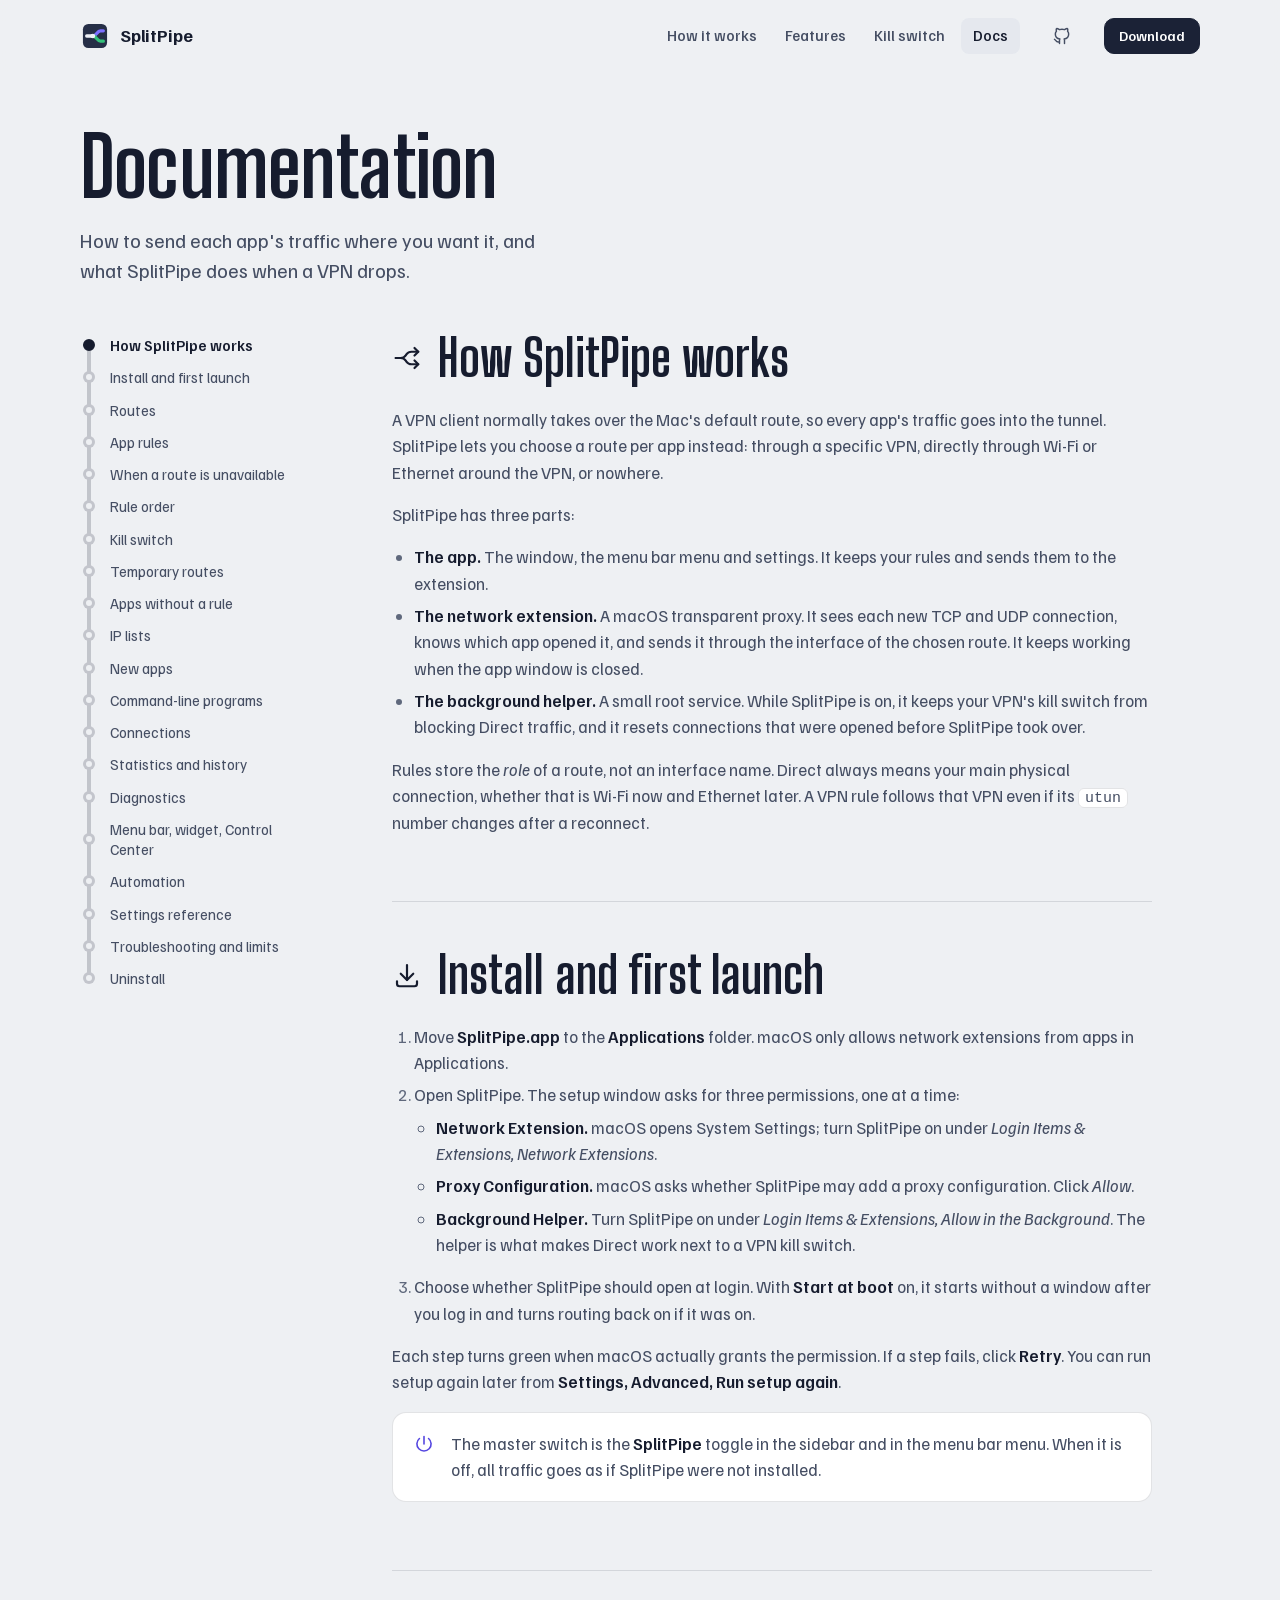
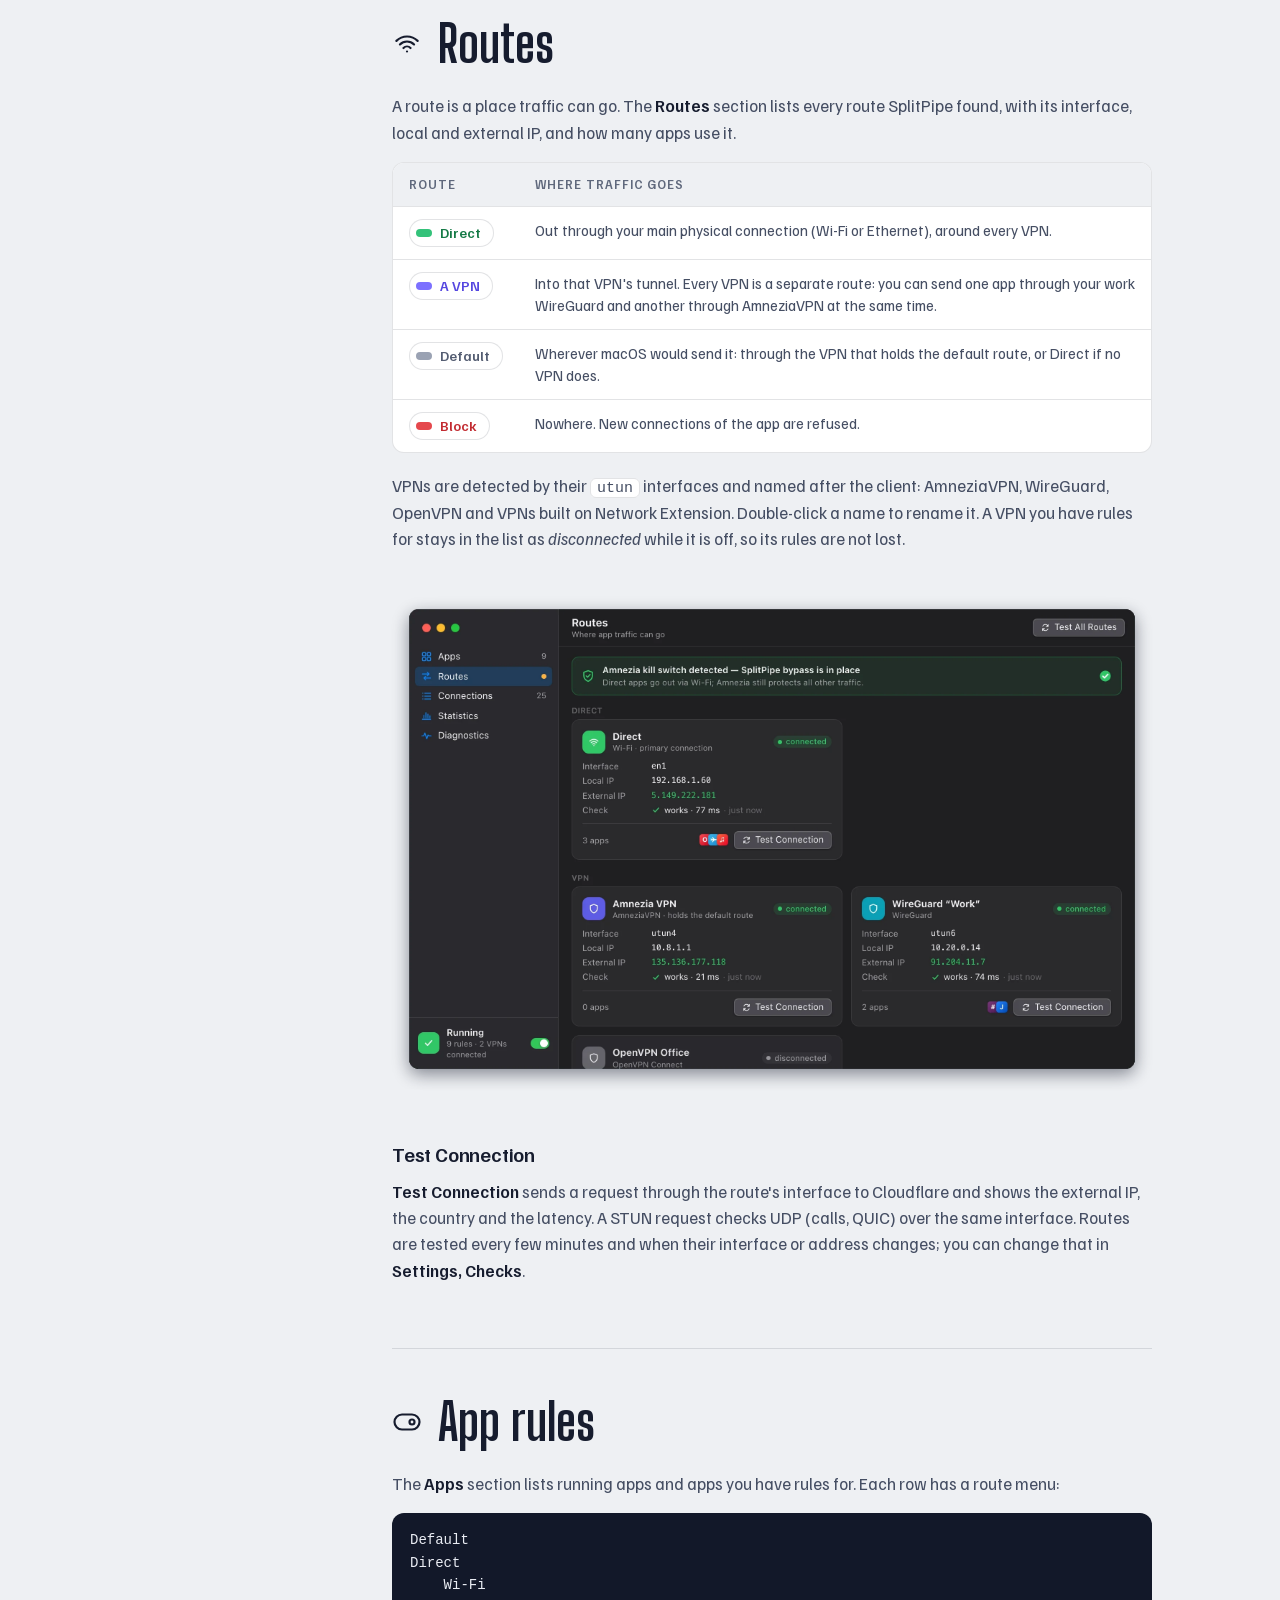
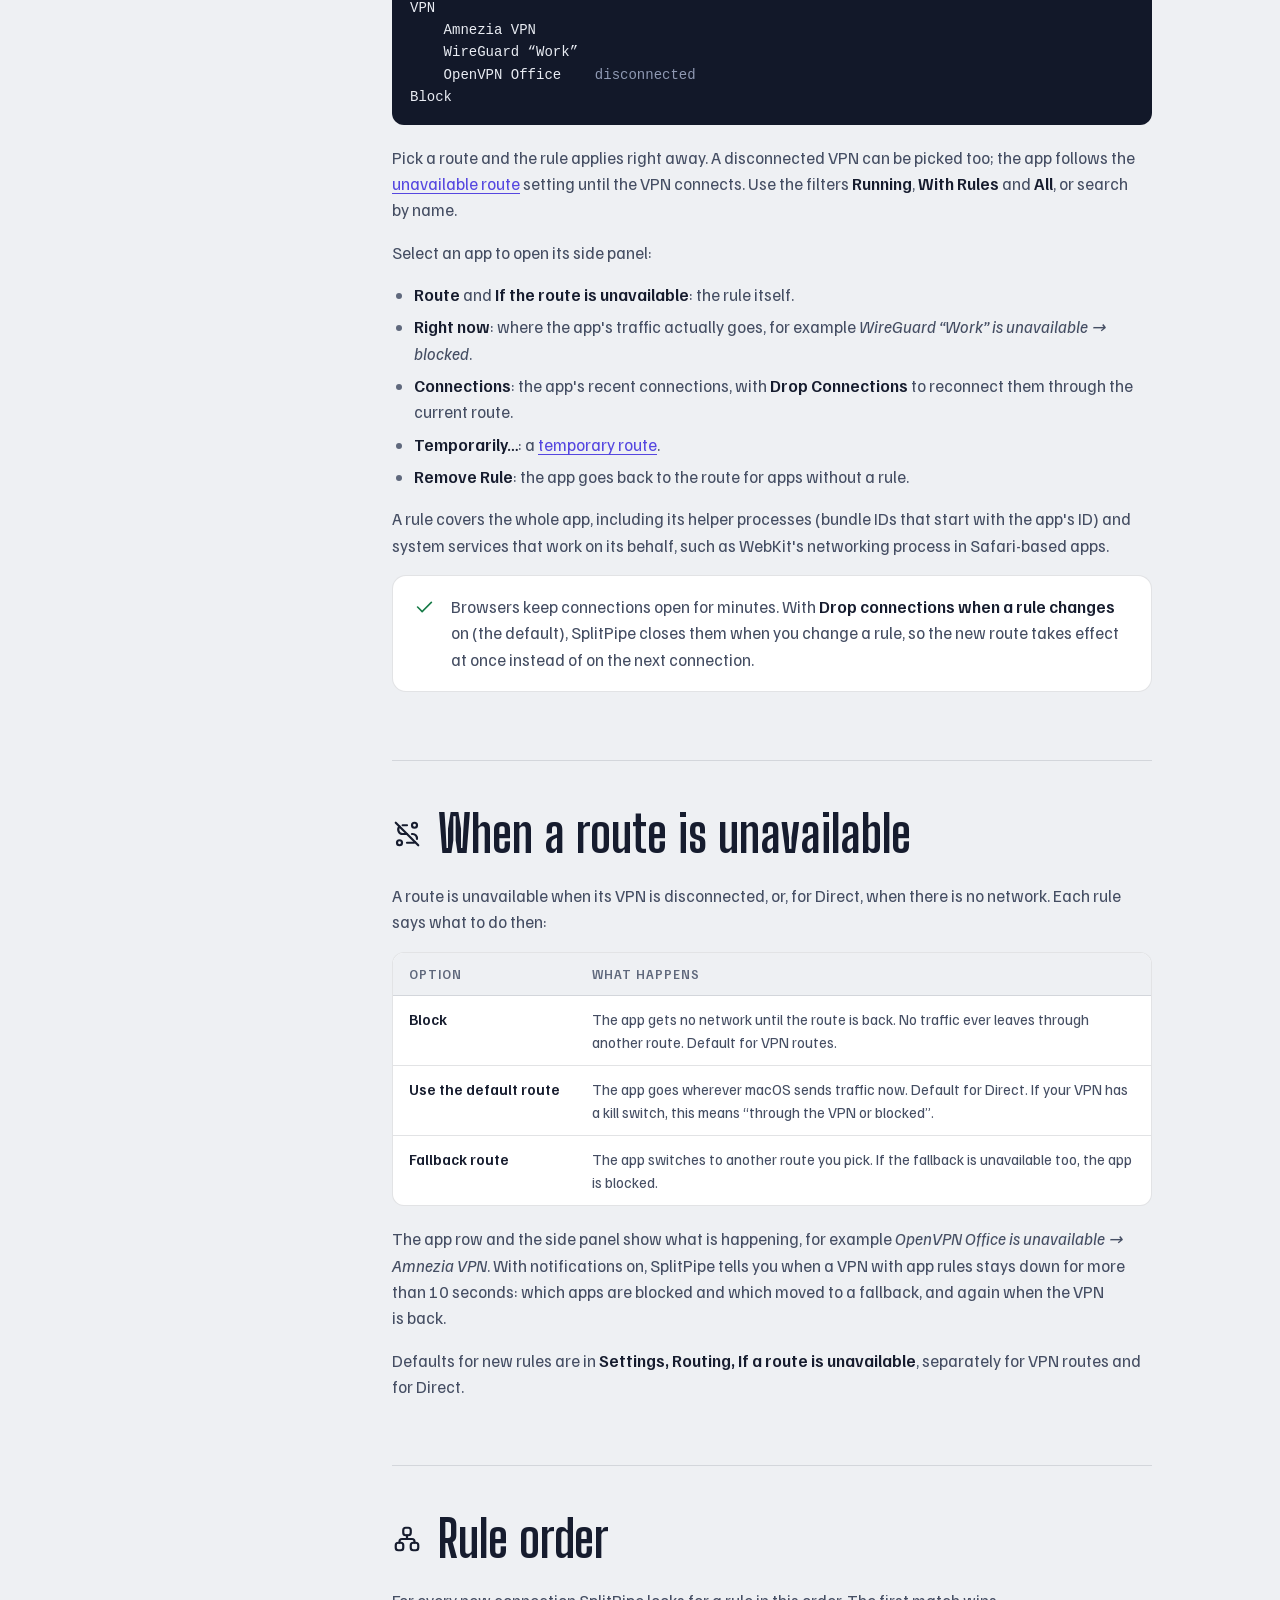
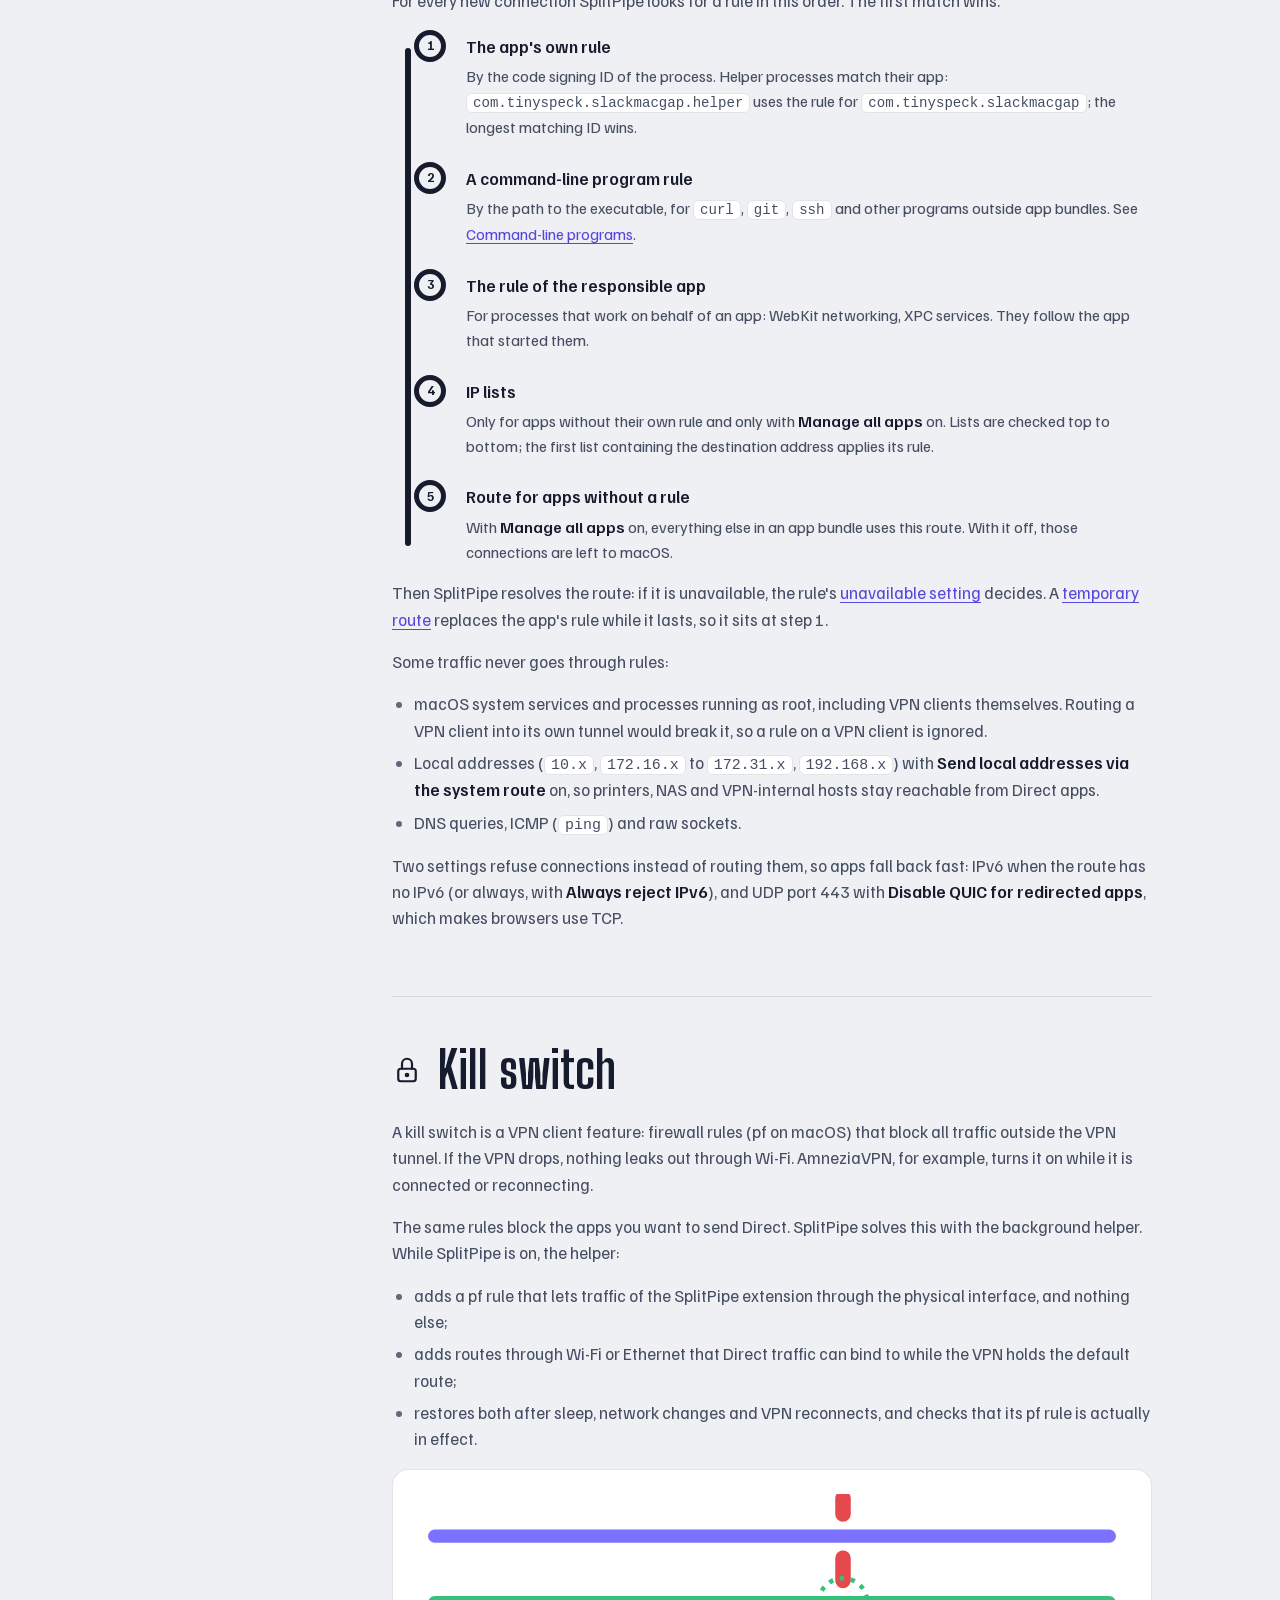
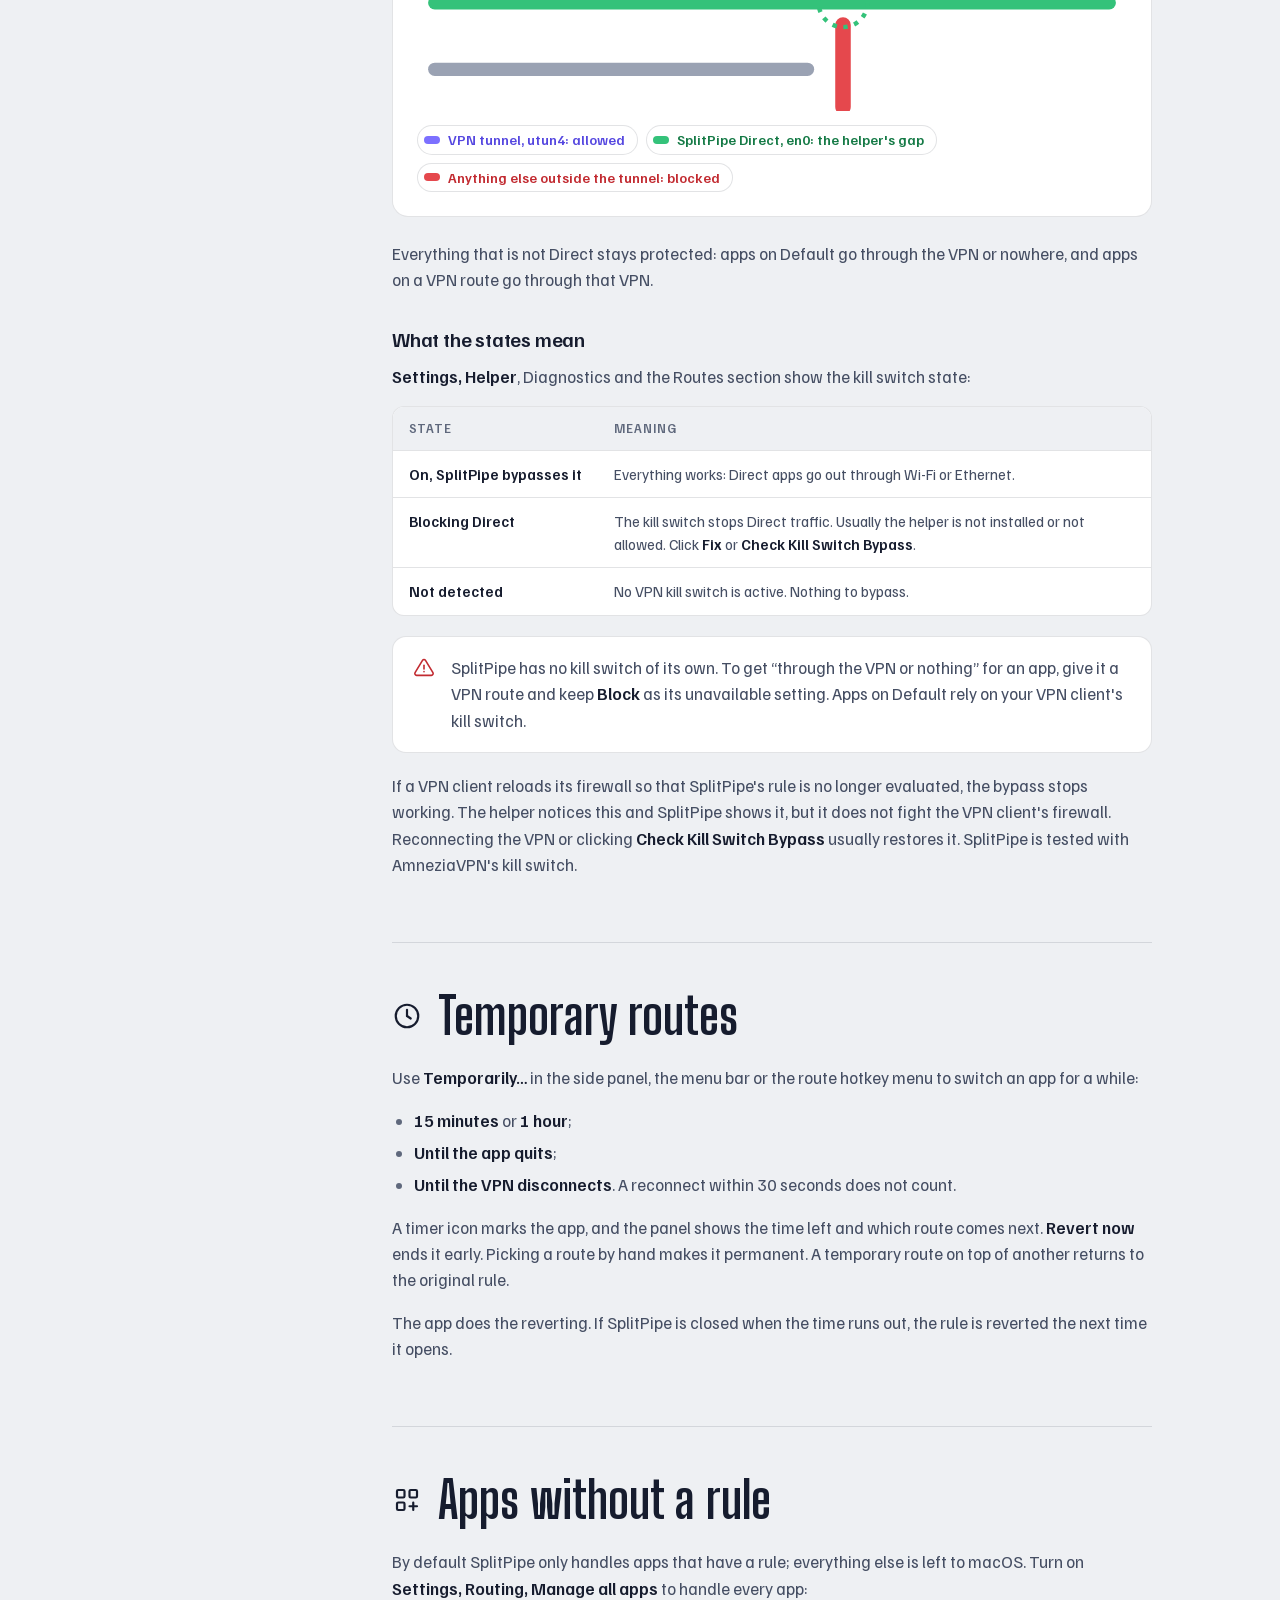
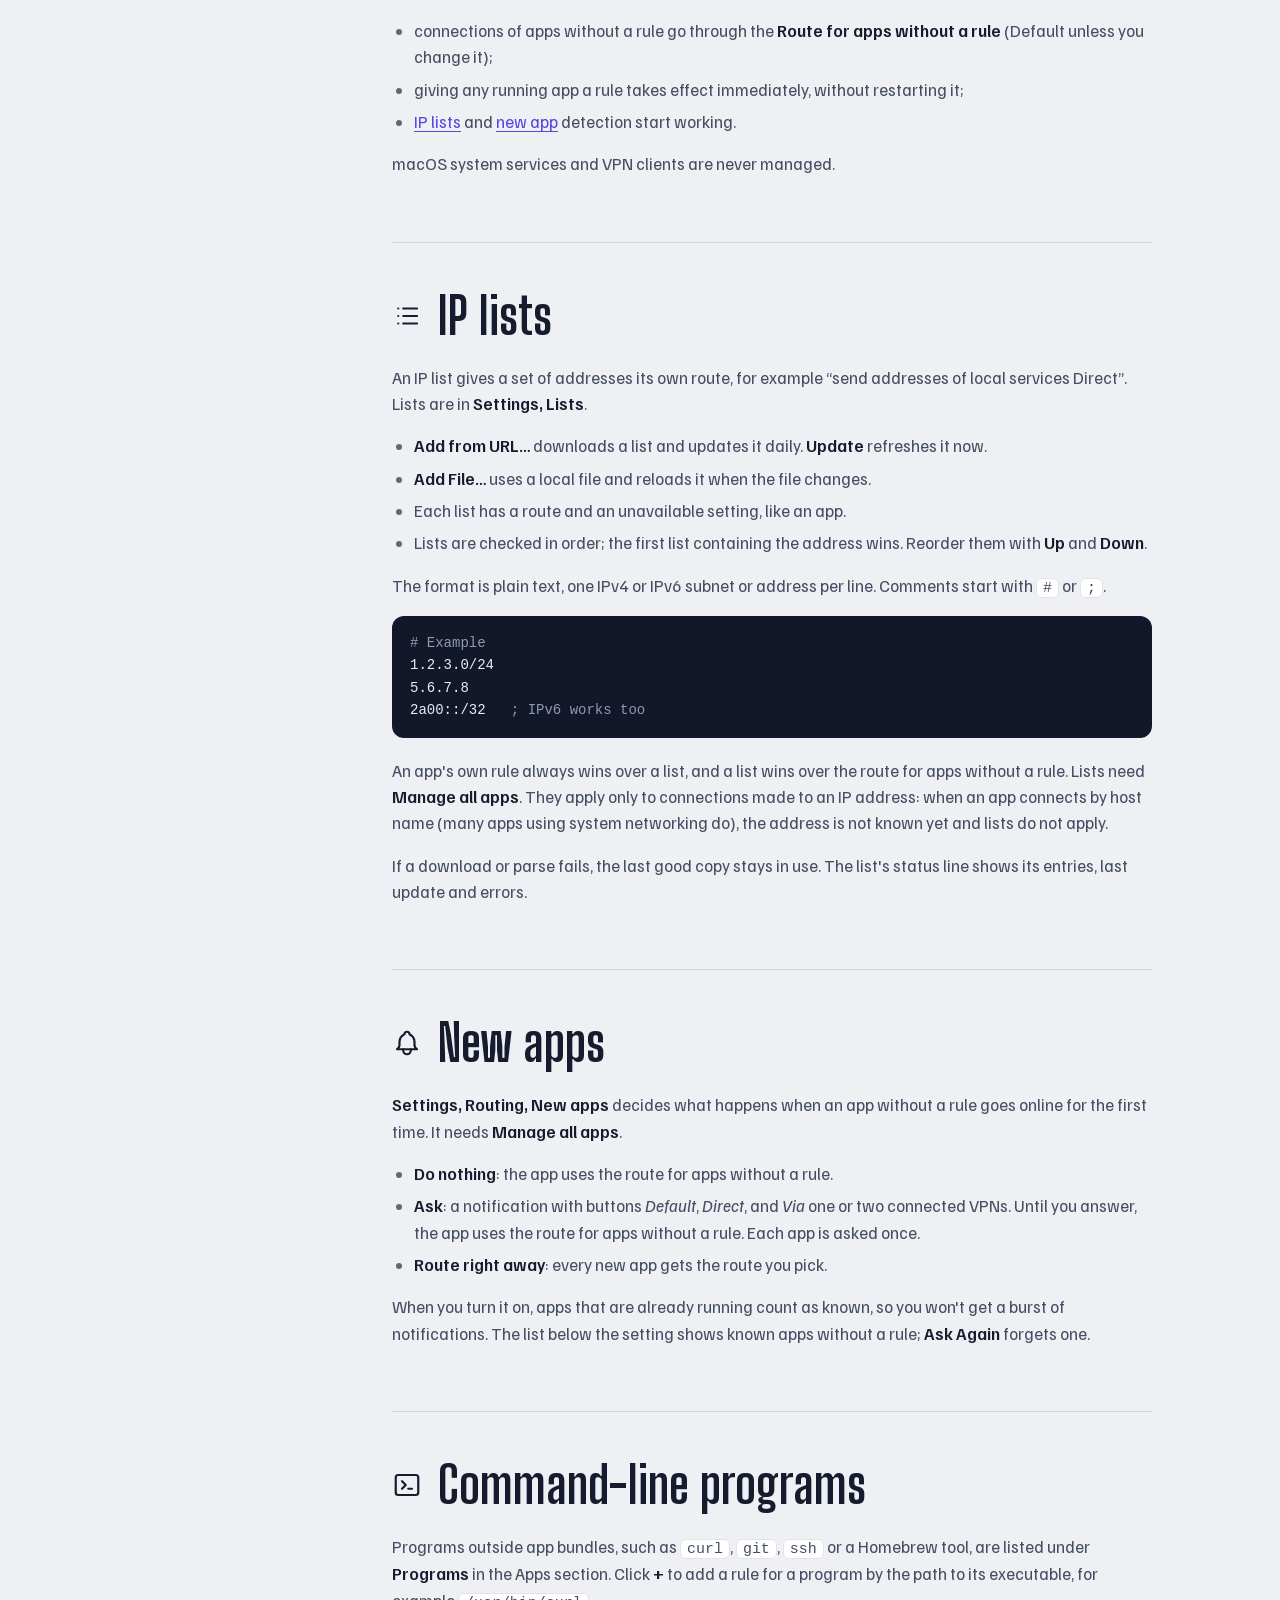
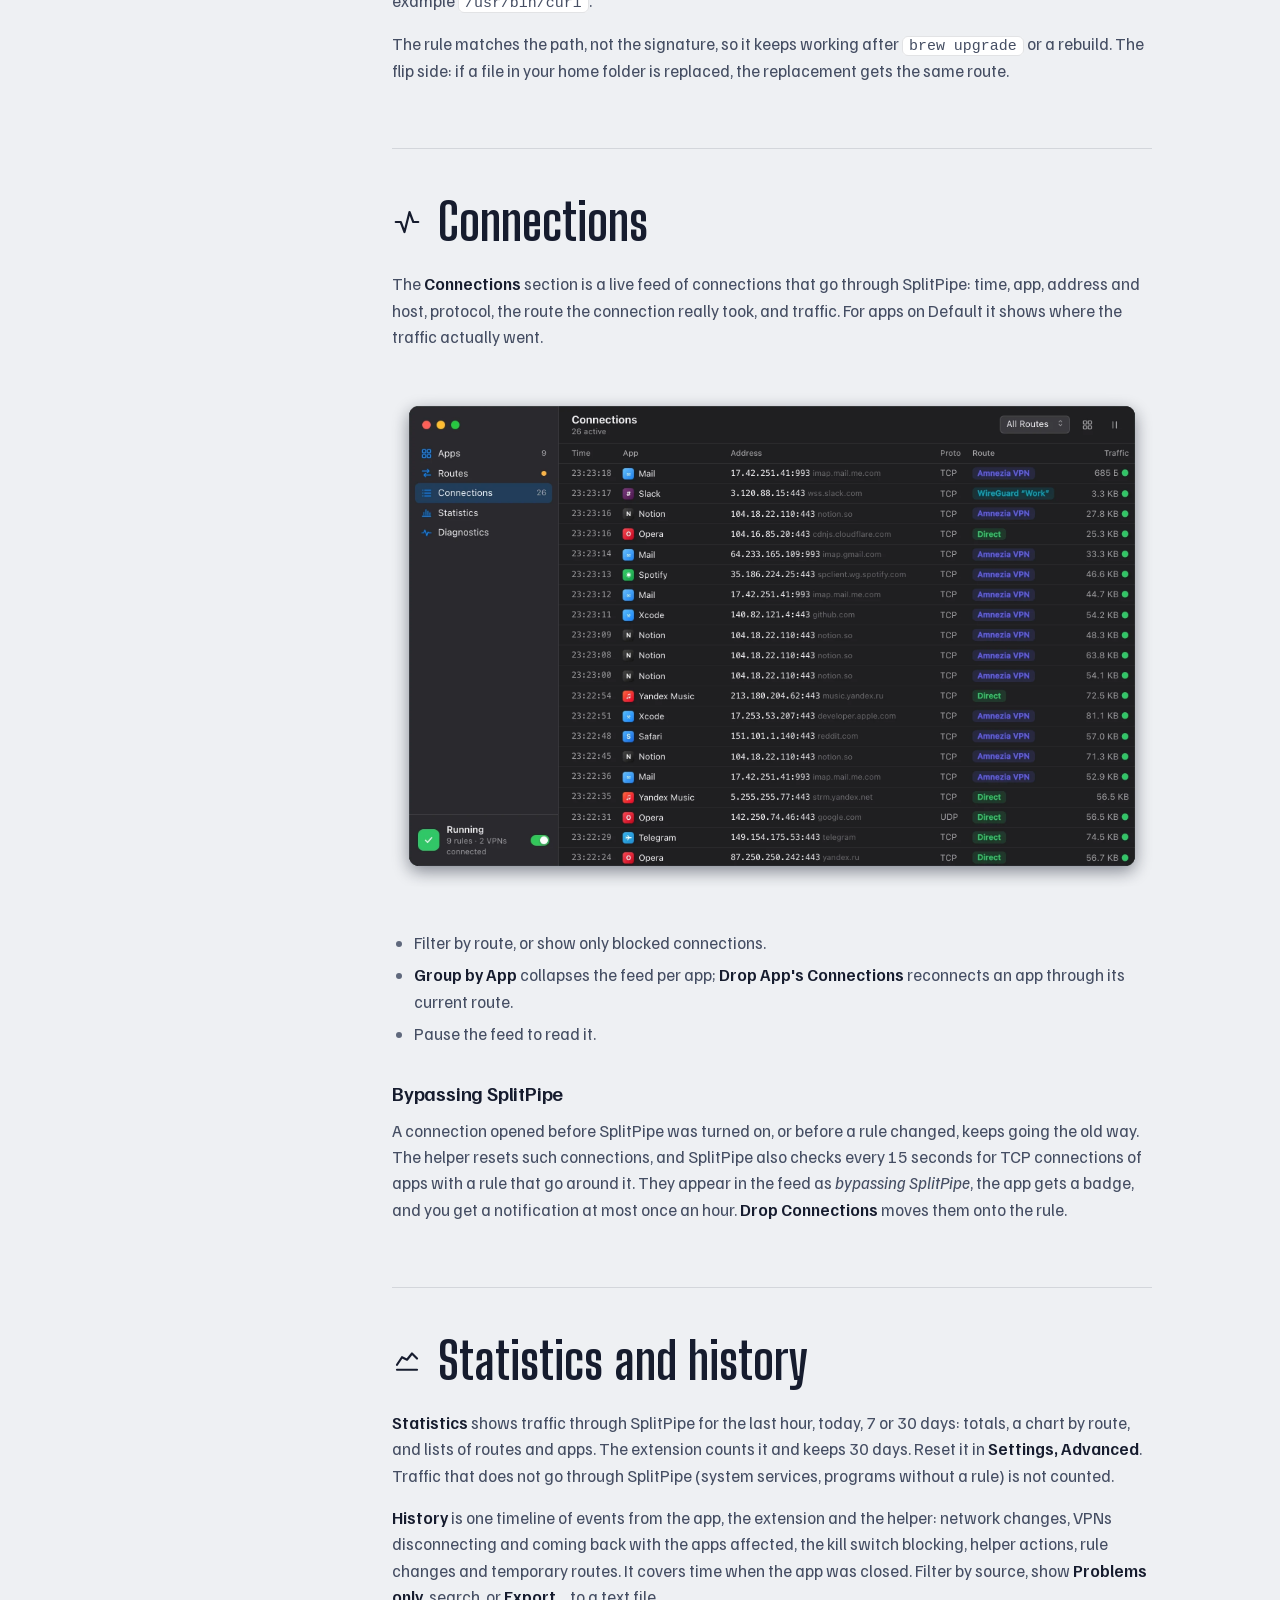
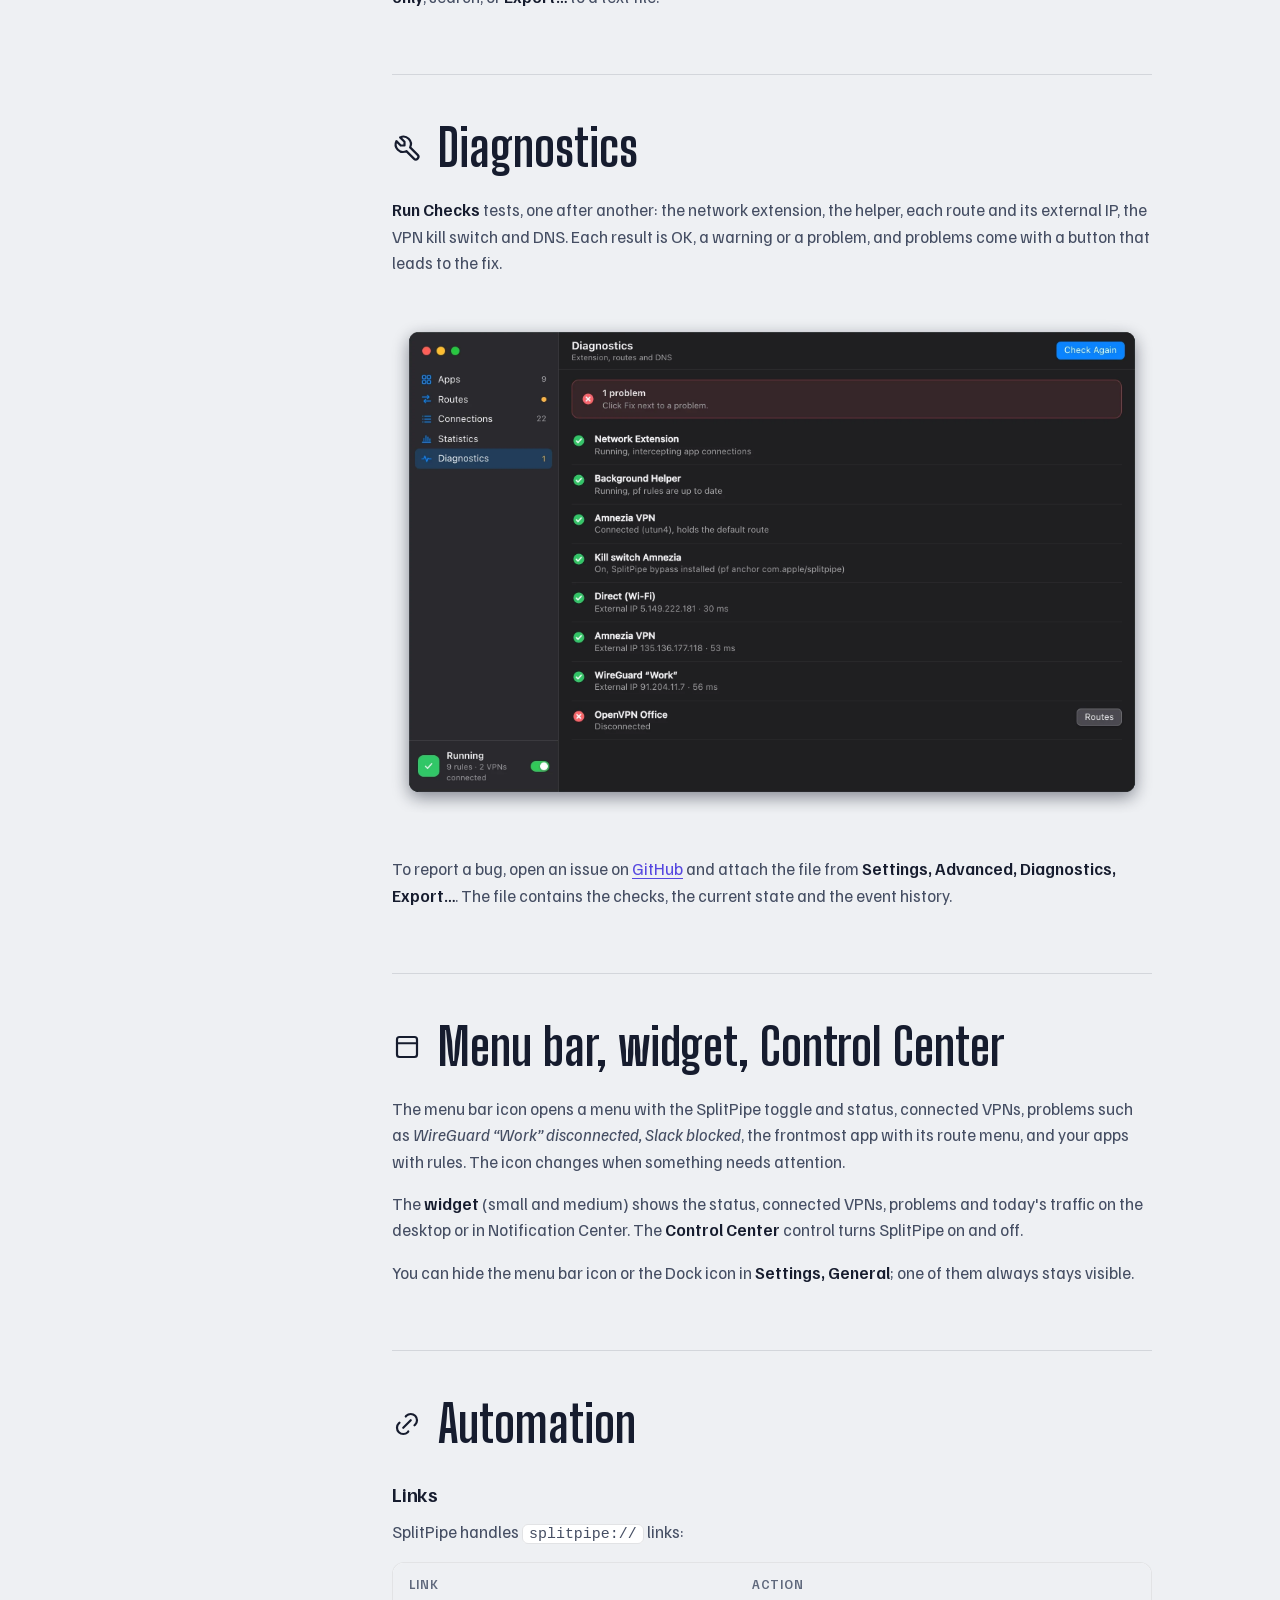
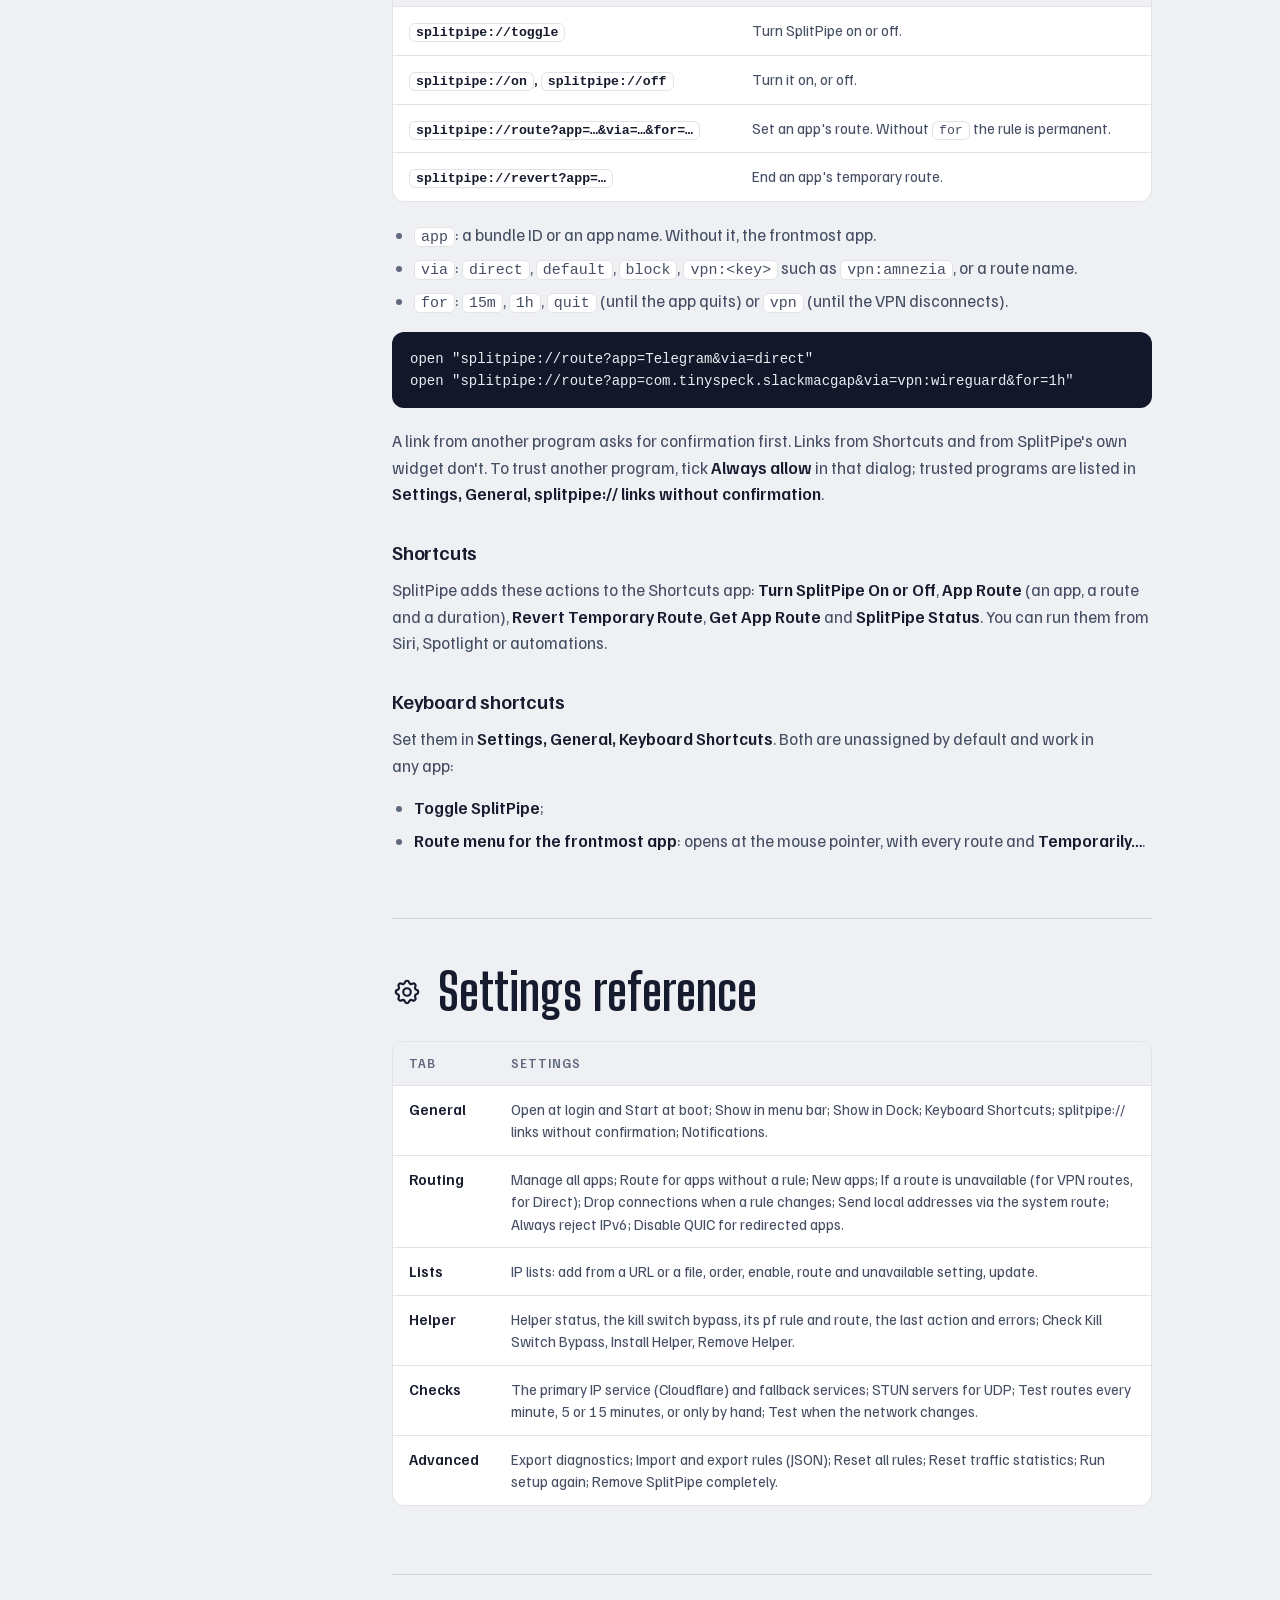
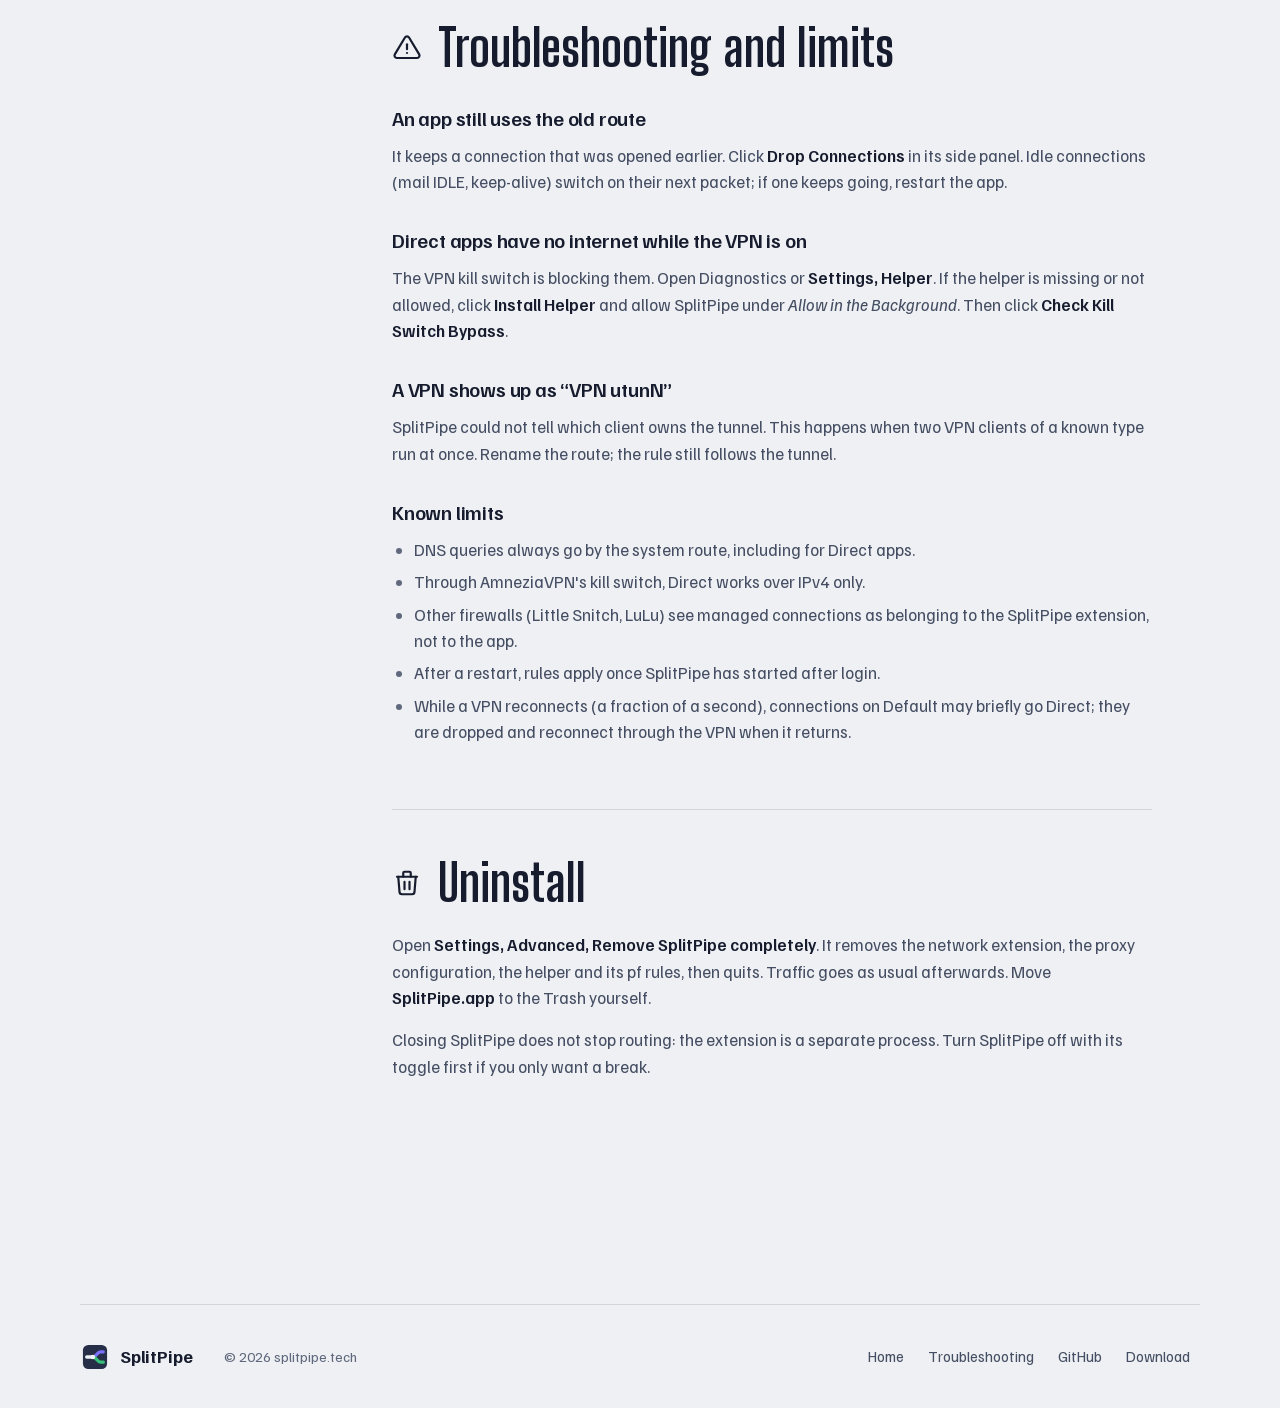
==== commit ce623542: "Add GitHub links to site" ====
--- a/site/docs.html
+++ b/site/docs.html
@@ -11,7 +11,7 @@
 <link rel="apple-touch-icon" href="assets/apple-touch-icon.png">
 <link rel="preload" href="assets/fonts/BigShouldersDisplay-latin.woff2" as="font" type="font/woff2" crossorigin>
 <link rel="preload" href="assets/fonts/FamiljenGrotesk-latin.woff2" as="font" type="font/woff2" crossorigin>
-<link rel="stylesheet" href="assets/site.css?v=2">
+<link rel="stylesheet" href="assets/site.css?v=3">
 </head>
 <body>
 <a class="skip" href="#doc">Skip to content</a>
@@ -25,6 +25,7 @@
       <a href="./#kill-switch">Kill switch</a>
       <a href="docs.html" aria-current="page">Docs</a>
     </nav>
+    <a class="gh" href="https://github.com/gigimon/splitpipe" aria-label="SplitPipe on GitHub" title="SplitPipe on GitHub"><svg class="icon" aria-hidden="true"><use href="assets/icons/sprite.svg#i-github"/></svg></a>
     <a class="btn sm primary dl" href="./#install">Download</a>
   </div>
 </header>
@@ -317,7 +318,7 @@
         <h2 id="diagnostics-h"><svg class="icon" aria-hidden="true"><use href="assets/icons/sprite.svg#i-wrench"/></svg>Diagnostics</h2>
         <p><b>Run Checks</b> tests, one after another: the network extension, the helper, each route and its external IP, the VPN kill switch and DNS. Each result is OK, a warning or a problem, and problems come with a button that leads to the fix.</p>
         <figure class="shot-inline"><img src="assets/shots/diag.webp" width="2244" height="1504" loading="lazy" alt="Diagnostics with a result for the extension, the helper, each route, the kill switch and DNS."></figure>
-        <p>To report a bug, use <b>Settings, Advanced, Diagnostics, Export…</b>. The file contains the checks, the current state and the event history.</p>
+        <p>To report a bug, open an issue on <a href="https://github.com/gigimon/splitpipe/issues">GitHub</a> and attach the file from <b>Settings, Advanced, Diagnostics, Export…</b>. The file contains the checks, the current state and the event history.</p>
       </section>
 
       <section id="menubar" aria-labelledby="menubar-h">
@@ -411,6 +412,7 @@
     <nav aria-label="Footer">
       <a href="./">Home</a>
       <a href="#troubleshooting">Troubleshooting</a>
+      <a href="https://github.com/gigimon/splitpipe">GitHub</a>
       <a href="./#install">Download</a>
     </nav>
   </div>
--- a/site/assets/site.css
+++ b/site/assets/site.css
@@ -135,10 +135,13 @@
 .nav a { display: inline-flex; align-items: center; height: 36px; padding: 0 12px; border-radius: 8px; color: var(--ink-2); font-size: 15px; font-weight: 500; text-decoration: none; transition: background-color var(--t) var(--ease), color var(--t) var(--ease); }
 @media (hover: hover) { .nav a:hover { background: var(--bg-2); color: var(--ink); } }
 .nav a[aria-current="page"] { color: var(--ink); background: var(--bg-2); }
+.gh { display: inline-grid; place-items: center; width: 36px; height: 36px; border-radius: 8px; color: var(--ink-2); transition: background-color var(--t) var(--ease), color var(--t) var(--ease); }
+.gh .icon { width: 20px; height: 20px; }
+@media (hover: hover) { .gh:hover { background: var(--bg-2); color: var(--ink); } }
 .menu-btn { display: none; }
 @media (max-width: 820px) {
   .nav { display: none; }
-  .top .btn.dl { margin-left: auto; }
+  .top .gh { margin-left: auto; }
 }
 
 /* ---------- hero ---------- */
